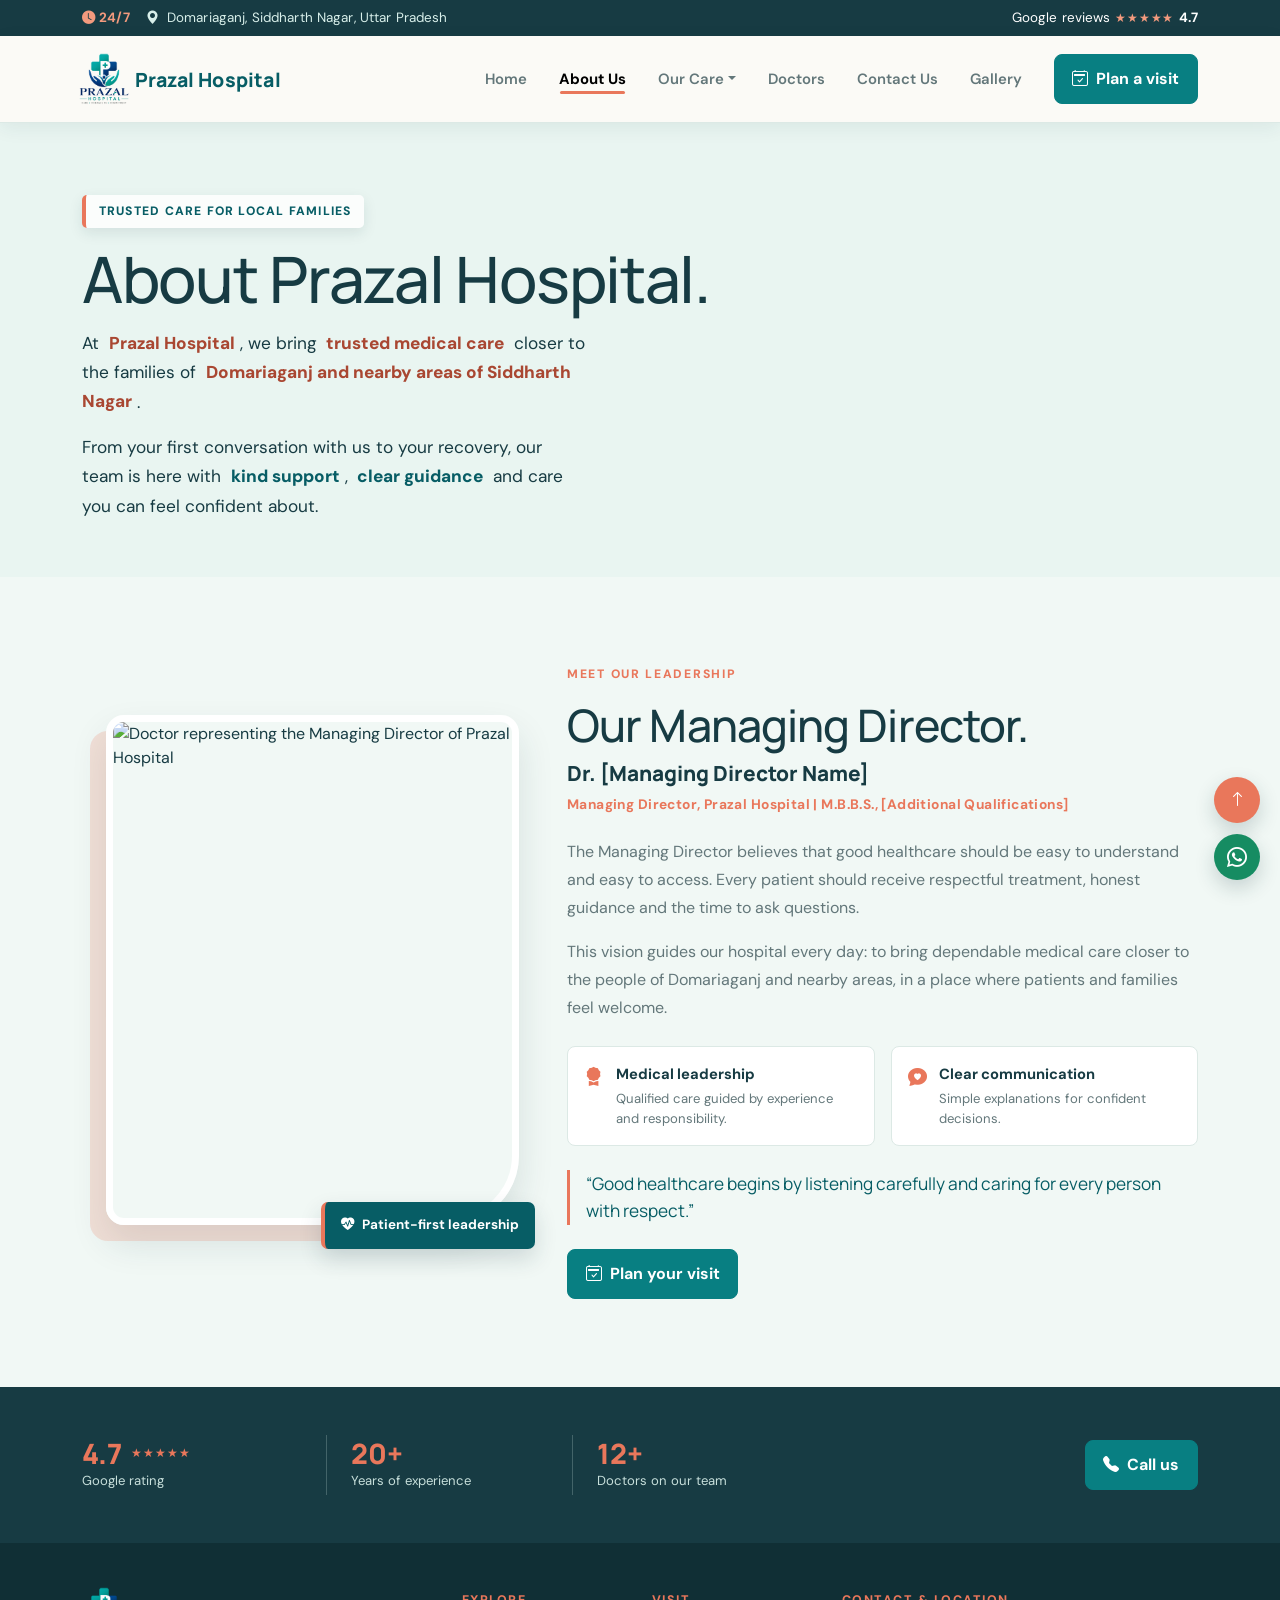
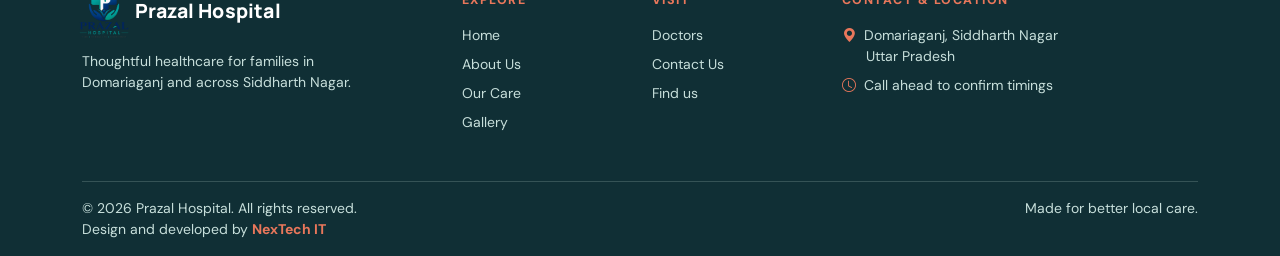
==== about.html @ b4af0061 "first commit" ====
<!doctype html>
<html lang="en">

<head>
    <meta charset="utf-8">
    <meta name="viewport" content="width=device-width, initial-scale=1">
    <meta name="description"
        content="Learn about Prazal Hospital and its commitment to thoughtful healthcare in Domariaganj.">
    <title>About Us | Prazal Hospital</title>
    <link rel="preconnect" href="https://fonts.googleapis.com">
    <link rel="preconnect" href="https://fonts.gstatic.com" crossorigin>
    <link
        href="https://fonts.googleapis.com/css2?family=DM+Sans:wght@400;500;600;700&family=Manrope:wght@700;800&display=swap"
        rel="stylesheet">
    <link href="https://cdn.jsdelivr.net/npm/bootstrap@5.3.3/dist/css/bootstrap.min.css" rel="stylesheet">
    <link rel="stylesheet" href="https://cdn.jsdelivr.net/npm/bootstrap-icons@1.11.3/font/bootstrap-icons.min.css">
    <link rel="stylesheet" href="assets/css/style.css">
</head>

<body id="top">
    <div class="topbar py-2">
        <div class="container d-flex justify-content-between align-items-center"><span><strong
                    class="topbar-availability me-3"><i class="bi bi-clock-fill me-1"></i>24/7</strong><i
                    class="bi bi-geo-alt-fill me-2"></i>Domariaganj, Siddharth Nagar, Uttar Pradesh</span>
            <div class="d-flex align-items-center gap-3"><a class="topbar-rating"
                    href="https://www.google.com/search?q=Prazal+Hospital+Domariaganj+reviews" target="_blank"
                    rel="noopener"><span class="d-none d-md-inline">Google reviews </span><span class="stars"
                        aria-label="4.7 out of 5 stars">★★★★★</span> <strong>4.7</strong></a></div>
        </div>
    </div>
    <nav class="navbar navbar-expand-lg sticky-top">
        <div class="container py-2"><a class="navbar-brand d-flex align-items-center" href="index.html"><img
                    class="brand-logo" src="assets/images/logo.png" alt="">Prazal Hospital</a><button
                class="navbar-toggler border-0" type="button" data-bs-toggle="collapse" data-bs-target="#mainNav"
                aria-label="Toggle navigation"><i class="bi bi-list fs-2"></i></button>
            <div class="collapse navbar-collapse" id="mainNav">
                <ul class="navbar-nav ms-auto align-items-lg-center gap-lg-3">
                    <li class="nav-item"><a class="nav-link" href="index.html">Home</a></li>
                    <li class="nav-item"><a class="nav-link active" aria-current="page" href="about.html">About Us</a>
                    </li>
                    <li class="nav-item dropdown"><a class="nav-link dropdown-toggle" href="ourcare.html" role="button"
                            data-bs-toggle="dropdown" aria-expanded="false">Our Care</a>
                        <ul class="dropdown-menu">
                            <li><a class="dropdown-item" href="ourcare.html#medical-care">Medical Care</a></li>
                            <li><a class="dropdown-item" href="ourcare.html#treatments">Treatments &amp; Services</a>
                            <!-- </li>
                            <li><a class="dropdown-item" href="ourcare.html#hospital-services">Hospital Services</a>
                            </li> -->
                            <li><a class="dropdown-item" href="ourcare.html#facilities">Care Facilities</a></li>
                            <li><a class="dropdown-item" href="ourcare.html#what-we-offer">What We Offer</a></li>
                            <!-- <li><a class="dropdown-item" href="ourcare.html#facilities">Our Facilities</a></li> -->
                        </ul>
                    </li>
                    <li class="nav-item"><a class="nav-link" href="doctors.html">Doctors</a></li>
                    <li class="nav-item"><a class="nav-link" href="contact.html">Contact Us</a></li>
                    <li class="nav-item"><a class="nav-link" href="gallery.html">Gallery</a></li>
                    <li class="nav-item ms-lg-2 mt-3 mt-lg-0"><a class="btn btn-primary"
                            href="contact.html#contact-form"><i class="bi bi-calendar2-check me-2"></i>Plan a visit</a>
                    </li>
                </ul>
            </div>
        </div>
    </nav>
    <main>
        <section class="contact-hero about-hero">
            <div class="container">
                <p class="eyebrow about-hero-label mb-3">Trusted care for local families</p>
                <h1 class="mb-3">About Prazal Hospital.</h1>
                <p class="hero-copy mb-3">At <strong class="hero-highlight hero-highlight-coral">Prazal
                        Hospital</strong>, we bring <strong class="hero-highlight hero-highlight-coral">trusted medical
                        care</strong> closer to the families of <strong
                        class="hero-highlight hero-highlight-coral">Domariaganj and nearby areas of Siddharth
                        Nagar</strong>.</p>
                <p class="hero-copy mb-0">From your first conversation with us to your recovery, our team is here with
                    <strong class="hero-highlight hero-highlight-teal">kind support</strong>, <strong
                        class="hero-highlight hero-highlight-teal">clear guidance</strong> and care you can feel
                    confident about.</p>
            </div>
        </section>
        <section class="director-section section-pad" id="managing-director">
            <div class="container">
                <div class="row align-items-center g-5">
                    <div class="col-lg-5">
                        <div class="director-photo-wrap"><img class="director-photo"
                                src="https://images.unsplash.com/photo-1612349317150-e413f6a5b16d?auto=format&amp;fit=crop&amp;w=1000&amp;q=90"
                                alt="Doctor representing the Managing Director of Prazal Hospital" loading="lazy"><span
                                class="director-photo-badge"><i class="bi bi-heart-pulse-fill me-2"></i>Patient-first
                                leadership</span></div>
                    </div>
                    <div class="col-lg-7">
                        <p class="eyebrow mb-3">Meet our leadership</p>
                        <h2 class="section-title mb-2">Our Managing Director.</h2>
                        <p class="director-name mb-1">Dr. [Managing Director Name]</p>
                        <p class="director-credentials mb-4">Managing Director, Prazal Hospital <span
                                aria-hidden="true">|</span> M.B.B.S., [Additional Qualifications]</p>
                        <p class="section-lead mb-3">The Managing Director believes that good healthcare should be easy
                            to understand and easy to access. Every patient should receive respectful treatment, honest
                            guidance and the time to ask questions.</p>
                        <p class="section-lead mb-4">This vision guides our hospital every day: to bring dependable
                            medical care closer to the people of Domariaganj and nearby areas, in a place where patients
                            and families feel welcome.</p>
                        <div class="director-details row g-3 mb-4">
                            <div class="col-sm-6">
                                <div class="director-detail"><i class="bi bi-award-fill"></i>
                                    <div><strong>Medical leadership</strong><span>Qualified care guided by experience
                                            and responsibility.</span></div>
                                </div>
                            </div>
                            <div class="col-sm-6">
                                <div class="director-detail"><i class="bi bi-chat-heart-fill"></i>
                                    <div><strong>Clear communication</strong><span>Simple explanations for confident
                                            decisions.</span></div>
                                </div>
                            </div>
                        </div>
                        <blockquote class="director-quote">“Good healthcare begins by listening carefully and caring for
                            every person with respect.”</blockquote><a class="btn btn-primary"
                            href="contact.html#contact-form"><i class="bi bi-calendar2-check me-2"></i>Plan your
                            visit</a>
                    </div>
                </div>
            </div>
        </section>
        <section class="trust-section py-5">
            <div class="container">
                <div class="row align-items-center g-4">
                    <div class="col-lg-8">
                        <div class="row g-0">
                            <div class="col-md-4 trust-stat"><a class="trust-rating"
                                    href="https://www.google.com/search?q=Prazal+Hospital+Domariaganj+reviews"
                                    target="_blank" rel="noopener"><span class="trust-value">4.7</span><span
                                        class="stars" aria-label="4.7 out of 5 stars">★★★★★</span></a><span>Google
                                    rating</span></div>
                            <div class="col-md-4 trust-stat"><strong class="trust-value">20+</strong><span>Years of
                                    experience</span></div>
                            <div class="col-md-4 trust-stat"><strong class="trust-value">12+</strong><span>Doctors on
                                    our team</span></div>
                        </div>
                    </div>
                    <div class="col-lg-4 text-lg-end"><a class="btn btn-primary" href="tel:+910000000000"><i
                                class="bi bi-telephone-fill me-2"></i>Call us</a></div>
                </div>
            </div>
        </section>
    </main>
    <footer class="pt-5 pb-3">
        <div class="container">
            <div class="row g-4 pb-5">
                <div class="col-lg-4"><a class="navbar-brand text-white" href="index.html"><img class="brand-logo"
                            src="assets/images/logo.png" alt="">Prazal Hospital</a>
                    <p class="small mt-3 mb-0 pe-lg-5">Thoughtful healthcare for families in Domariaganj and across
                        Siddharth Nagar.</p>
                </div>
                <div class="col-6 col-lg-2">
                    <div class="footer-heading mb-3">Explore</div>
                    <div class="d-flex flex-column gap-2 small"><a href="index.html">Home</a><a href="about.html">About
                            Us</a><a href="ourcare.html">Our Care</a><a href="gallery.html">Gallery</a></div>
                </div>
                <div class="col-6 col-lg-2">
                    <div class="footer-heading mb-3">Visit</div>
                    <div class="d-flex flex-column gap-2 small"><a href="doctors.html">Doctors</a><a
                            href="contact.html">Contact Us</a><a href="contact.html#map">Find us</a></div>
                </div>
                <div class="col-lg-4">
                    <div class="footer-heading mb-3">Contact &amp; location</div>
                    <p class="small mb-2"><i class="bi bi-geo-alt-fill me-2"></i>Domariaganj, Siddharth Nagar<br><span
                            class="ms-4">Uttar Pradesh</span></p>
                    <p class="small mb-0"><i class="bi bi-clock me-2"></i>Call ahead to confirm timings</p>
                </div>
            </div>
            <div class="footer-bottom pt-3 d-flex flex-column flex-md-row justify-content-between gap-2 small">
                <span>&copy; 2026 Prazal Hospital. All rights reserved.<br>Design and developed by <a
                        href="https://www.nexatechit.com" target="_blank" rel="noopener">NexTech IT</a></span><span>Made
                    for better local care.</span></div>
        </div>
    </footer>
    <div class="floating-actions" aria-label="Quick actions"><a class="floating-action floating-top" href="#top"
            aria-label="Back to top" title="Back to top"><i class="bi bi-arrow-up"></i></a><a
            class="floating-action floating-whatsapp" href="https://wa.me/910000000000" target="_blank" rel="noopener"
            aria-label="Chat with us on WhatsApp" title="Chat on WhatsApp"><i class="bi bi-whatsapp"></i></a></div>
    <script src="https://cdn.jsdelivr.net/npm/bootstrap@5.3.3/dist/js/bootstrap.bundle.min.js"></script>
</body>

</html>
---- assets/css/style.css ----
:root {
	--ink: #173b43;
	--muted: #63777a;
	--teal: #087f82;
	--teal-dark: #075d65;
	--mint: #e9f5f1;
	--coral: #e9775b;
	--cream: #fbfaf6;
	--line: #dce9e5;
}
* { box-sizing: border-box; }
html { scroll-behavior: smooth; }
body { color: var(--ink); background: var(--cream); font-family: 'DM Sans', sans-serif; line-height: 1.5; }
.floating-actions { position: fixed; right: 1.25rem; bottom: 1.25rem; z-index: 1030; display: flex; flex-direction: column; gap: .7rem; }
.floating-action { display: grid; place-items: center; width: 46px; height: 46px; color: white; border-radius: 50%; box-shadow: 0 8px 20px rgba(23, 59, 67, .2); text-decoration: none; transition: transform .2s ease, box-shadow .2s ease; }
.floating-action:hover { color: white; transform: translateY(-3px); box-shadow: 0 12px 24px rgba(23, 59, 67, .28); }
.floating-top { background: var(--coral); }
.floating-whatsapp { background: #168c62; font-size: 1.25rem; }
h1, h2, h3, .navbar-brand { font-family: 'Manrope', sans-serif; letter-spacing: -0.02em; }
a { color: inherit; }
.topbar { background: var(--ink); color: #d8efea; font-size: .84rem; letter-spacing: .01em; }
.topbar-availability { color: #f39a7e; }
.topbar-rating { color: white; text-decoration: none; }
.topbar-rating:hover { color: #f39a7e; }
.topbar-rating .stars { color: #f39a7e; letter-spacing: .08em; font-size: .75rem; }
.navbar { background: var(--cream); border-bottom: 1px solid var(--line); box-shadow: 0 5px 18px rgba(23, 59, 67, .07); }
.navbar-brand { position: relative; color: var(--teal-dark); font-size: 1.22rem; font-weight: 800; letter-spacing: .01em; }
.brand-mark { display: inline-grid; place-items: center; width: 38px; height: 38px; margin-right: .55rem; color: white; background: var(--teal); border-radius: 11px; font-family: 'DM Sans', sans-serif; font-size: 1.35rem; font-weight: 700; }
.brand-logo { width: 44px; height: 44px; margin-right: .55rem; object-fit: contain; transform: scale(1.4); transform-origin: center; }
.nav-link { color: var(--muted); font-weight: 600; font-size: .93rem; }
.nav-link:hover { color: var(--teal); }
.nav-link.active { position: relative; color: var(--teal); font-weight: 700; }
.nav-link.active::after { content: ''; position: absolute; right: .55rem; bottom: .25rem; left: .55rem; height: 3px; background: var(--coral); border: 0; border-radius: 999px; }
.navbar-toggler:focus { box-shadow: 0 0 0 .2rem rgba(8, 127, 130, .18); }
.btn-primary { --bs-btn-bg: var(--teal); --bs-btn-border-color: var(--teal); --bs-btn-hover-bg: var(--teal-dark); --bs-btn-hover-border-color: var(--teal-dark); border-radius: 8px; font-weight: 700; padding: .75rem 1.1rem; }
.btn-outline-primary { --bs-btn-color: var(--teal); --bs-btn-border-color: var(--teal); --bs-btn-hover-bg: var(--teal); --bs-btn-hover-border-color: var(--teal); border-radius: 8px; font-weight: 700; padding: .75rem 1.1rem; }
.hero { position: relative; overflow: hidden; padding: 5.2rem 0 4.4rem; background: var(--mint); background-image: linear-gradient(135deg, rgba(255,255,255,.3), transparent 48%); }
.hero > .container { position: relative; z-index: 1; }
.hero h1 { max-width: 620px; font-size: clamp(2.65rem, 5vw, 4.6rem); line-height: 1.08; }
.hero-copy { color: var(--muted); max-width: 505px; font-size: 1.08rem; line-height: 1.7; }
.eyebrow { color: var(--coral); font-size: .76rem; font-weight: 800; letter-spacing: .14em; text-transform: uppercase; }
.hero-photo { position: relative; min-height: 470px; }
.hero-photo img { width: 100%; height: 470px; object-fit: cover; border: 6px solid rgba(255,255,255,.7); border-radius: 18px 18px 80px 18px; box-shadow: 20px 20px 0 rgba(8, 127, 130, .13); }
.floating-note { position: absolute; bottom: 24px; left: -28px; max-width: 220px; padding: 1rem 1.05rem; background: white; border-left: 4px solid var(--coral); border-radius: 8px; box-shadow: 0 12px 30px rgba(23, 59, 67, .13); }
.stat-strip { margin-top: -1px; background: white; border-bottom: 1px solid var(--line); }
.stat { padding: 1.35rem 1rem; border-right: 1px solid var(--line); transition: background .2s ease; }
.stat:hover { background: #f5fbf8; }
.stat:last-child { border-right: 0; }
.stat i { color: var(--teal); font-size: 1.4rem; }
.section-pad { padding: 5.5rem 0; scroll-margin-top: 78px; }
.section-title { font-size: clamp(2rem, 3.5vw, 3rem); line-height: 1.14; }
.section-lead { color: var(--muted); line-height: 1.75; }
.director-section { background: #f1f8f5; }
.director-photo-wrap { position: relative; max-width: 470px; margin: 0 auto; padding: 0 0 1.5rem 1.5rem; }
.director-photo { display: block; width: 100%; height: 510px; object-fit: cover; border: 7px solid white; border-radius: 18px 18px 70px 18px; box-shadow: -16px 16px 0 rgba(233, 119, 91, .2), 0 18px 36px rgba(23, 59, 67, .12); }
.director-photo-badge { position: absolute; right: -1rem; bottom: 0; padding: .85rem 1rem; color: white; background: var(--teal-dark); border-left: 4px solid var(--coral); border-radius: 7px; box-shadow: 0 10px 22px rgba(23, 59, 67, .16); font-size: .84rem; font-weight: 700; }
.director-role { color: var(--teal-dark); font-size: 1.03rem; font-weight: 700; }
.director-name { color: var(--ink); font-family: 'Manrope', sans-serif; font-size: 1.3rem; font-weight: 800; }
.director-credentials { color: var(--coral); font-size: .86rem; font-weight: 700; letter-spacing: .03em; }
.director-detail { display: flex; gap: .8rem; height: 100%; padding: 1rem; background: white; border: 1px solid var(--line); border-radius: 8px; }
.director-detail > i { flex: 0 0 auto; color: var(--coral); font-size: 1.2rem; }
.director-detail strong { display: block; color: var(--ink); font-size: .92rem; }
.director-detail span { display: block; margin-top: .25rem; color: var(--muted); font-size: .82rem; line-height: 1.5; }
.director-quote { max-width: 620px; margin: 0 0 1.5rem; padding-left: 1rem; color: var(--teal-dark); border-left: 3px solid var(--coral); font-family: 'Manrope', sans-serif; font-size: 1.08rem; line-height: 1.6; }
.trust-section { background: var(--ink); color: white; }
.trust-stat { display: flex; flex-direction: column; gap: .25rem; padding: .25rem 1.5rem; border-right: 1px solid rgba(199, 223, 219, .25); }
.trust-stat:first-child { padding-left: 0; }
.trust-stat:last-child { border-right: 0; }
.trust-stat > span:last-child { color: #c7dfdb; font-size: .82rem; }
.trust-value { color: var(--coral); font-family: 'Manrope', sans-serif; font-size: 1.75rem; font-weight: 800; line-height: 1; }
.trust-rating { display: flex; align-items: center; gap: .55rem; text-decoration: none; }
.trust-rating .stars { color: var(--coral); font-size: .78rem; letter-spacing: .08em; }
.trust-rating:hover .trust-value { color: white; }
@media (max-width: 767.98px) { .trust-stat, .trust-stat:first-child { padding: .85rem 0; border-right: 0; border-bottom: 1px solid rgba(199, 223, 219, .25); } .trust-stat:last-child { border-bottom: 0; } .trust-section .btn { margin-top: .5rem; } }
.service-item { height: 100%; padding: 1.5rem; background: white; border: 1px solid var(--line); border-radius: 10px; transition: transform .2s ease, box-shadow .2s ease; }
.service-item:hover { transform: translateY(-4px); box-shadow: 0 12px 28px rgba(23, 59, 67, .09); }
.service-icon { display: grid; place-items: center; width: 48px; height: 48px; margin-bottom: 1.25rem; color: var(--teal); background: var(--mint); border-radius: 10px; font-size: 1.35rem; }
.service-item p { color: var(--muted); font-size: .92rem; line-height: 1.6; }
.bilingual-care { background: white; border: 1px solid var(--line); border-radius: 14px; overflow: hidden; }
.language-panel { padding: 2.25rem; }
.language-panel + .language-panel { border-left: 1px solid var(--line); background: #f1f8f5; }
.language-label { color: var(--teal); font-size: .75rem; font-weight: 800; letter-spacing: .13em; text-transform: uppercase; }
.care-point { display: flex; gap: .85rem; padding: 1rem 0; border-bottom: 1px solid var(--line); transition: padding-left .2s ease; }
.care-point:hover { padding-left: .35rem; }
.care-point:last-child { border-bottom: 0; }
.care-point i { display: grid; flex: 0 0 34px; place-items: center; width: 34px; height: 34px; color: var(--coral); background: #fff1ec; border-radius: 50%; font-size: 1.05rem; }
.care-point strong { display: block; font-size: .98rem; }
.care-point p { color: var(--muted); font-size: .88rem; line-height: 1.55; }
.care-band { background: var(--ink); color: white; }
.care-band .section-lead { color: #c7dfdb; }
.care-image { height: 430px; object-fit: cover; border: 5px solid rgba(255,255,255,.15); border-radius: 12px; box-shadow: 0 14px 28px rgba(0, 0, 0, .14); }
.check-list { list-style: none; padding: 0; }
.check-list li { margin: 1rem 0; color: #d7ebe7; }
.check-list i { margin-right: .65rem; color: #f39a7e; }
.location-box { background: #fff; border: 1px solid var(--line); border-radius: 10px; padding: 1.5rem; box-shadow: 0 8px 22px rgba(23, 59, 67, .05); transition: transform .2s ease, box-shadow .2s ease; }
.location-box:hover { transform: translateY(-3px); box-shadow: 0 12px 25px rgba(23, 59, 67, .1); }
.location-box i { color: var(--coral); font-size: 1.35rem; }
.facility-image { width: 100%; height: 390px; object-fit: cover; border: 5px solid white; border-radius: 12px; box-shadow: 0 8px 20px rgba(23, 59, 67, .1); }
.facility-list { list-style: none; padding: 0; }
.facility-list li { display: flex; gap: 1rem; align-items: flex-start; padding: 1rem 0; border-bottom: 1px solid var(--line); }
.facility-list li:last-child { border-bottom: 0; }
.facility-list i { color: var(--teal); font-size: 1.3rem; }
#reviews { background: #f1f8f5; }
.review-card { height: 100%; padding: 1.5rem; background: white; border: 1px solid var(--line); border-radius: 10px; transition: transform .2s ease, box-shadow .2s ease; }
.review-card:hover { transform: translateY(-4px); box-shadow: 0 14px 28px rgba(23, 59, 67, .1); }
.review-card .stars { color: var(--coral); letter-spacing: .12em; }
.review-card blockquote { margin: 1.1rem 0 1.35rem; color: var(--ink); font-size: 1.02rem; line-height: 1.65; }
.review-card cite { color: var(--muted); font-size: .86rem; font-style: normal; }
.google-rating { display: inline-flex; align-items: center; gap: .65rem; padding: .65rem .85rem; color: var(--ink); background: white; border: 1px solid var(--line); border-radius: 8px; text-decoration: none; font-size: .88rem; }
.google-rating:hover { color: var(--teal); border-color: var(--teal); }
.google-rating .stars { font-size: .8rem; }
.faq-wrap { max-width: 850px; margin: 0 auto; }
.accordion-item { background: white; border: 1px solid var(--line); }
.accordion-item + .accordion-item { border-top: 0; }
.accordion-button { color: var(--ink); background: white; box-shadow: none !important; font-weight: 700; padding: 1.15rem 1.25rem; }
.accordion-button:not(.collapsed) { color: var(--teal-dark); background: var(--mint); }
.accordion-button::after { background-size: .9rem; }
.accordion-body { color: var(--muted); line-height: 1.7; padding: 0 1.25rem 1.25rem; }
#faq { padding-top: 7rem; background: #eef7f3; }
#faq .faq-wrap { background: transparent; }
#faq .accordion-item { margin-bottom: .75rem; border: 1px solid var(--line); border-radius: 10px; overflow: hidden; box-shadow: 0 5px 16px rgba(23, 59, 67, .05); }
#faq .accordion-item + .accordion-item { border-top: 1px solid var(--line); }
#faq .accordion-button { min-height: 68px; font-size: .98rem; }
#faq .accordion-button:not(.collapsed) { border-bottom: 1px solid var(--line); }
.achievement-band { background: var(--mint); }
.achievement { padding: 1rem 1.25rem; border-left: 1px solid rgba(8, 127, 130, .2); }
.achievement:first-child { border-left: 0; }
.achievement-value { color: var(--teal-dark); font-family: 'Manrope', sans-serif; font-size: 1.25rem; }
.achievement-label { color: var(--muted); font-size: .88rem; }
.experience-band { margin-bottom: 2.25rem; background: #285b60; color: white; }
.experience-number { color: #f39a7e; font-family: 'Manrope', sans-serif; font-size: clamp(2.7rem, 5vw, 4.2rem); line-height: 1; }
.experience-copy { color: #c7dfdb; line-height: 1.7; }
.experience-stat { height: 100%; padding: .75rem 1rem; border-left: 1px solid rgba(199, 223, 219, .25); }
.experience-stat strong { display: block; color: white; font-family: 'Manrope', sans-serif; font-size: 1.05rem; }
.experience-stat span { color: #c7dfdb; font-size: .8rem; }
footer { background: #102f35; color: #c7dfdb; }
.footer-heading { color: var(--coral); font-size: .78rem; font-weight: 800; letter-spacing: .12em; text-transform: uppercase; }
.footer-bottom { border-top: 1px solid rgba(199, 223, 219, .2); }
footer a { color: #c7dfdb; text-decoration: none; }
footer a:hover { color: white; }
footer .bi { color: var(--coral); }
.footer-bottom a { color: var(--coral); font-weight: 700; }
.footer-bottom a:hover { color: white; }
.contact-hero { padding: 4.5rem 0 3.5rem; background-color: var(--mint); background-image: linear-gradient(rgba(233, 245, 241, .64), rgba(233, 245, 241, .64)), url('https://images.unsplash.com/photo-1532938911079-1b06ac7ceec7?auto=format&fit=crop&w=1600&q=85'); background-position: center; background-size: cover; }
.about-hero { background-image: linear-gradient(rgba(233, 245, 241, .58), rgba(233, 245, 241, .58)), url('https://images.unsplash.com/photo-1551601651-2a8555f1a136?q=90&w=1600&auto=format&fit=crop'); }
.doctors-hero { background-image: linear-gradient(rgba(233, 245, 241, .62), rgba(233, 245, 241, .62)), url('https://images.unsplash.com/photo-1579684385127-1ef15d508118?q=90&w=1600&auto=format&fit=crop'); background-position: center 72%; }
.gallery-hero { position: relative; isolation: isolate; overflow: hidden; background: var(--ink); }
.gallery-hero::after { content: ''; position: absolute; inset: 0; z-index: -1; background: rgba(233, 245, 241, .66); }
.gallery-hero-video { position: absolute; inset: 0; z-index: -2; width: 100%; height: 100%; object-fit: cover; object-position: center; }
.gallery-hero-content { position: relative; z-index: 1; }
.gallery-hero .hero-copy { color: var(--ink); }
.doctors-hero-copy { color: var(--ink); max-width: 680px; }
.doctors-hero-points { display: flex; flex-wrap: wrap; gap: .75rem 1.25rem; max-width: 760px; margin: 0; padding: 0; list-style: none; }
.doctors-hero-points li { display: inline-flex; align-items: center; gap: .45rem; color: var(--teal-dark); font-size: .9rem; }
.doctors-hero-points li > i { color: var(--coral); }
.doctors-directory { background: #f1f8f5; }
.doctor-grid { display: grid; grid-template-columns: repeat(auto-fit, minmax(220px, 1fr)); gap: 1.25rem; }
.doctor-card { height: 100%; overflow: hidden; background: white; border: 1px solid var(--line); border-radius: 12px; box-shadow: 0 8px 22px rgba(23, 59, 67, .06); transition: transform .2s ease, box-shadow .2s ease; }
.doctor-card:hover { transform: translateY(-5px); box-shadow: 0 16px 30px rgba(23, 59, 67, .12); }
.doctor-card > img { display: block; width: 100%; height: 270px; object-fit: cover; }
.doctor-card:nth-child(2) > img { content: url('https://images.unsplash.com/photo-1582750433449-648ed127bb54?auto=format&fit=crop&w=700&q=90'); }
.doctor-card-body { padding: 1.25rem; }
.doctor-card-label { margin-bottom: .5rem; color: var(--coral); font-size: .7rem; font-weight: 800; letter-spacing: .12em; text-transform: uppercase; }
.doctor-card h3 { margin-bottom: .45rem; font-size: 1.15rem; }
.doctor-degree { margin-bottom: .85rem; color: var(--teal-dark); font-size: .86rem; font-weight: 700; }
.doctor-specialization { margin: 0; padding-top: .75rem; color: var(--muted); border-top: 1px solid var(--line); font-size: .88rem; }
.doctor-specialization i { color: var(--coral); }
.about-hero-label { display: inline-flex; align-items: center; padding: .45rem .8rem; color: var(--teal-dark); background: rgba(255, 255, 255, .82); border-left: 4px solid var(--coral); border-radius: 5px; box-shadow: 0 5px 14px rgba(23, 59, 67, .1); letter-spacing: .1em; }
.about-hero .hero-copy { color: var(--ink); }
.hero-highlight { padding: .08em .28em; border-radius: 4px; font-weight: 800; white-space: normal; }
.hero-highlight-coral { color: #a94732; background: transparent; }
.hero-highlight-teal { color: var(--teal-dark); background: transparent; }
.contact-hero h1 { max-width: 700px; font-size: clamp(2.5rem, 5vw, 4rem); line-height: 1.08; }
.contact-panel { margin-top: -2rem; position: relative; z-index: 2; background: white; border: 1px solid var(--line); border-radius: 14px; box-shadow: 0 18px 40px rgba(23, 59, 67, .1); }
.contact-form { padding: 2.25rem; }
.contact-form .form-label { color: var(--ink); font-size: .88rem; font-weight: 700; }
.contact-form .form-control, .contact-form .form-select { min-height: 48px; border-color: var(--line); border-radius: 8px; }
.contact-form textarea.form-control { min-height: 125px; resize: vertical; }
.contact-form .form-control:focus, .contact-form .form-select:focus { border-color: var(--teal); box-shadow: 0 0 0 .2rem rgba(8, 127, 130, .12); }
.contact-details { padding: 2.25rem; background: var(--ink); color: white; border-radius: 0 14px 14px 0; }
.contact-detail { display: flex; gap: .85rem; align-items: flex-start; margin-top: 1.5rem; }
.contact-detail i { color: #f39a7e; font-size: 1.2rem; }
.contact-detail strong { display: block; }
.contact-detail span { display: block; margin-top: .2rem; color: #c7dfdb; font-size: .9rem; line-height: 1.55; }
.map-frame { width: 100%; min-height: 410px; border: 0; border-radius: 12px; }
.contact-note { color: var(--muted); font-size: .82rem; line-height: 1.6; }
.form-success { display: none; }
.contact-card { height: 100%; padding: 1.5rem; background: white; border: 1px solid var(--line); border-radius: 12px; box-shadow: 0 8px 22px rgba(23, 59, 67, .06); transition: transform .2s ease, box-shadow .2s ease; }
.contact-card:hover { transform: translateY(-4px); box-shadow: 0 14px 28px rgba(23, 59, 67, .11); }
.contact-card-icon { display: grid; place-items: center; width: 48px; height: 48px; margin-bottom: 1.1rem; color: var(--coral); background: var(--mint); border-radius: 50%; font-size: 1.25rem; }
.contact-card h3 { font-size: 1.08rem; }
.contact-card p, .contact-card a { color: var(--muted); font-size: .92rem; line-height: 1.65; text-decoration: none; }
.contact-card a:hover { color: var(--teal); }
@media (max-width: 991.98px) { .hero { padding-top: 3.5rem; } .hero-photo { min-height: auto; margin-top: 3rem; } .hero-photo img { height: 390px; } .floating-note { left: 16px; } .section-pad { padding: 4rem 0; } }
@media (max-width: 575.98px) { .topbar .container { flex-wrap: wrap; justify-content: center !important; gap: .25rem .75rem; } .topbar .container > span { flex: 1 1 100%; text-align: center; } .topbar .container > div, .topbar .container > a { margin-right: auto; margin-left: auto; } .topbar .hours { display: none; } .container > .row { margin-right: -12px; margin-left: -12px; } .achievement-band .col-lg-8 > .row { margin-right: 0; margin-left: 0; } .hero h1 { font-size: 2.7rem; } .hero-photo img { height: 330px; border-radius: 14px 14px 55px 14px; } .stat { border-right: 0; border-bottom: 1px solid var(--line); } .stat:last-child { border-bottom: 0; } }
/* ==========================================
   PRAZAL FINAL CTA
========================================== */

.prazal-home-cta {
    padding: 75px 0;

    background: #0b8588;
}

.prazal-cta-content {
    display: flex;

    align-items: center;
    justify-content: space-between;

    gap: 30px;
}

.prazal-cta-content span {
    color: #ffb09c;

    font-size: 12px;
    font-weight: 700;

    letter-spacing: 2px;
}

.prazal-cta-content h2 {
    color: #ffffff;

    font-size: clamp(28px, 4vw, 40px);

    font-weight: 700;

    margin: 9px 0 10px;
}

.prazal-cta-content p {
    color: rgba(255,255,255,.82);

    margin: 0;

    line-height: 1.7;
}

.prazal-cta-buttons {
    display: flex;

    gap: 12px;

    flex-shrink: 0;
}

.prazal-cta-main {
    background: #f47a5d;
    color: #ffffff;

    border: 0;

    border-radius: 9px;

    padding: 13px 23px;

    font-weight: 600;
}

.prazal-cta-main:hover {
    background: #e86d51;
    color: #ffffff;
}

.prazal-cta-call {
    background: rgba(255,255,255,.10);

    color: #ffffff;

    border: 1px solid rgba(255,255,255,.4);

    border-radius: 9px;

    padding: 13px 23px;

    font-weight: 600;
}

.prazal-cta-call:hover {
    background: #ffffff;
    color: #0b8588;
}


@media (max-width: 767px) {

    .prazal-cta-content {
        flex-direction: column;
        align-items: flex-start;
    }

    .prazal-cta-buttons {
        flex-wrap: wrap;
    }

}
/* ==========================================
   PRAZAL SPECIALIST
========================================== */

.prazal-specialist-section {
    padding: 80px 0;
    background: #ffffff;
}

.prazal-specialist-box {
    background: #0d3439;

    border-radius: 24px;

    padding: 45px 50px;

    position: relative;
    overflow: hidden;
}

.prazal-specialist-box::after {
    content: "";

    position: absolute;

    width: 250px;
    height: 250px;

    border: 1px solid rgba(255,255,255,.10);

    border-radius: 50%;

    right: -80px;
    top: -110px;
}

.prazal-specialist-label {
    color: #ff8063;

    font-size: 12px;
    font-weight: 700;

    letter-spacing: 2px;

    margin-bottom: 12px;
}

.prazal-specialist-box h2 {
    color: #ffffff;

    font-size: 32px;
    font-weight: 700;

    margin-bottom: 12px;
}

.prazal-specialist-box p {
    color: rgba(255,255,255,.76);

    max-width: 700px;

    line-height: 1.75;

    margin-bottom: 18px;
}

.prazal-specialist-time {
    color: #ffffff;

    font-weight: 600;
}

.prazal-specialist-time i {
    color: #ff8063;
    margin-right: 7px;
}

.prazal-specialist-btn {
    position: relative;
    z-index: 2;

    background: #f47a5d;
    color: #ffffff;

    border: 0;

    border-radius: 9px;

    padding: 14px 22px;

    font-weight: 600;
}

.prazal-specialist-btn:hover {
    background: #e86d51;
    color: #ffffff;
}
/* ==========================================
   PRAZAL WHY
========================================== */

.prazal-why-section {
    padding: 100px 0;
    background: #f2faf7;
}

.prazal-why-title {
    color: #0d3439;

    font-size: clamp(33px, 4vw, 45px);

    line-height: 1.2;
    font-weight: 700;

    margin-bottom: 20px;
}

.prazal-why-title span {
    color: #0b8588;
}

.prazal-why-text {
    color: #496268;

    line-height: 1.85;

    margin-bottom: 22px;
}

.prazal-why-item {
    height: 100%;

    background: #ffffff;

    padding: 28px;

    border-radius: 17px;

    border: 1px solid #e1eeeb;

    transition: .3s ease;
}

.prazal-why-item:hover {
    transform: translateY(-5px);

    box-shadow: 0 15px 35px rgba(13,52,57,.08);
}

.prazal-why-icon {
    width: 52px;
    height: 52px;

    display: flex;
    align-items: center;
    justify-content: center;

    background: #e7f6f2;
    color: #0b8588;

    border-radius: 13px;

    font-size: 22px;

    margin-bottom: 18px;
}

.prazal-why-item h3 {
    color: #0d3439;

    font-size: 18px;
    font-weight: 650;

    margin-bottom: 9px;
}

.prazal-why-item p {
    color: #65777c;

    font-size: 14px;
    line-height: 1.7;

    margin: 0;
}
/* ==========================================
   PRAZAL TREATMENT
========================================== */

.prazal-treatment-section {
    padding: 95px 0;
    background: #ffffff;
}

.prazal-treatment-card {
    position: relative;

    min-height: 510px;

    overflow: hidden;

    border-radius: 24px;

    background: #0d3439;
}

.prazal-treatment-image {
    position: absolute;
    inset: 0;

    width: 100%;
    height: 100%;

    object-fit: cover;

    transition: transform .5s ease;
}

.prazal-treatment-card:hover
.prazal-treatment-image {
    transform: scale(1.05);
}

.prazal-treatment-card::after {
    content: "";

    position: absolute;
    inset: 0;

    background:
        linear-gradient(
            0deg,
            rgba(7,48,53,.95),
            rgba(7,48,53,.10) 75%
        );
}

.prazal-treatment-content {
    position: absolute;

    z-index: 2;

    left: 35px;
    right: 35px;
    bottom: 32px;
}

.prazal-treatment-label {
    color: #ff8063;

    font-size: 12px;
    font-weight: 700;

    letter-spacing: 2px;
}

.prazal-treatment-content h3 {
    color: #ffffff;

    font-size: 28px;
    font-weight: 700;

    margin: 9px 0 12px;
}

.prazal-treatment-content p {
    color: rgba(255,255,255,.82);

    font-size: 14px;

    line-height: 1.7;

    max-width: 500px;

    margin-bottom: 17px;
}

.prazal-treatment-link {
    color: #ffffff;

    font-size: 14px;
    font-weight: 700;

    text-decoration: none;

    display: inline-flex;
    align-items: center;
    gap: 9px;
}

.prazal-treatment-link i {
    color: #ff8063;
    transition: transform .25s ease;
}

.prazal-treatment-link:hover {
    color: #ffffff;
}

.prazal-treatment-link:hover i {
    transform: translateX(5px);
}

/* ==========================================
   PRAZAL CARE SECTION
========================================== */

.prazal-care-section {
    padding: 95px 0;
    background: #f2faf7;
}

.prazal-home-heading {
    max-width: 680px;
    margin: 0 auto 55px;
    text-align: center;
}

.prazal-home-heading h2 {
    color: #0d3439;

    font-size: clamp(32px, 4vw, 44px);
    line-height: 1.2;
    font-weight: 700;

    margin-bottom: 15px;
}

.prazal-home-heading h2 span {
    color: #0b8588;
}

.prazal-home-heading p {
    color: #496268;
    line-height: 1.8;
}

.prazal-care-card {
    height: 100%;

    background: #ffffff;

    border: 1px solid #e1eeeb;

    border-radius: 18px;

    padding: 30px;

    transition:
        transform .3s ease,
        box-shadow .3s ease,
        border-color .3s ease;
}

.prazal-care-card:hover {
    transform: translateY(-7px);

    border-color: rgba(11,133,136,.25);

    box-shadow: 0 18px 45px rgba(13,52,57,.10);
}

.prazal-care-icon {
    width: 58px;
    height: 58px;

    display: flex;
    align-items: center;
    justify-content: center;

    background: #e7f6f2;

    color: #0b8588;

    border-radius: 15px;

    font-size: 25px;

    margin-bottom: 22px;
}

.prazal-care-card h3 {
    color: #0d3439;

    font-size: 20px;
    font-weight: 650;

    margin-bottom: 12px;
}

.prazal-care-card p {
    color: #61747a;

    font-size: 14px;

    line-height: 1.75;

    margin-bottom: 20px;
}

.prazal-care-card a {
    color: #0b8588;

    font-size: 14px;
    font-weight: 700;

    text-decoration: none;

    display: inline-flex;
    align-items: center;
    gap: 8px;
}

.prazal-care-card a i {
    transition: transform .25s ease;
}

.prazal-care-card a:hover i {
    transform: translateX(5px);
}

.prazal-care-all-btn {
    background: #0b8588;
    color: #fff;

    border: 0;

    border-radius: 9px;

    padding: 13px 25px;

    font-weight: 600;
}

.prazal-care-all-btn:hover {
    background: #076d70;
    color: #fff;
}
/* ==========================================
   PRAZAL INTRO
========================================== */

.prazal-intro-section {
    padding: 100px 0;
    background: #ffffff;
}

.prazal-intro-image-wrap {
    position: relative;
    padding-right: 35px;
}

.prazal-intro-image {
    width: 100%;
    height: 480px;
    object-fit: cover;
    border-radius: 24px;
}

.prazal-intro-badge {
    position: absolute;

    right: 0;
    bottom: 30px;

    display: flex;
    align-items: center;
    gap: 14px;

    background: #ffffff;

    padding: 17px 20px;

    border-radius: 15px;

    box-shadow: 0 15px 40px rgba(13,52,57,.15);
}

.prazal-intro-badge i {
    width: 45px;
    height: 45px;

    display: flex;
    align-items: center;
    justify-content: center;

    background: #e7f6f2;
    color: #0b8588;

    border-radius: 12px;
}

.prazal-intro-badge strong {
    display: block;
    color: #0d3439;
    font-size: 15px;
}

.prazal-intro-badge span {
    display: block;
    color: #718287;
    font-size: 12px;
    margin-top: 2px;
}

.prazal-section-label {
    color: #f47a5d;

    font-size: 13px;
    font-weight: 700;

    letter-spacing: 1.8px;

    margin-bottom: 13px;
}

.prazal-intro-title {
    color: #0d3439;

    font-size: clamp(32px, 4vw, 45px);
    line-height: 1.2;
    font-weight: 700;

    margin-bottom: 20px;
}

.prazal-intro-title span {
    color: #0b8588;
}

.prazal-intro-text {
    color: #496268;

    line-height: 1.85;

    margin-bottom: 14px;
}

.prazal-text-link {
    display: inline-flex;
    align-items: center;
    gap: 10px;

    color: #0b8588;

    font-weight: 700;

    text-decoration: none;

    margin-top: 12px;
}

.prazal-text-link i {
    transition: transform .25s ease;
}

.prazal-text-link:hover {
    color: #076d70;
}

.prazal-text-link:hover i {
    transform: translateX(5px);
}
/* ==========================================
   PRAZAL HOME HERO
========================================== */

.prazal-hero-section {
    position: relative;
    overflow: hidden;
}

.prazal-hero-image {
    height: 650px;
    object-fit: cover;
    object-position: center;
}

.prazal-hero-overlay {
    position: absolute;
    inset: 0;

    background:
        linear-gradient(
            90deg,
            rgba(7, 48, 53, 0.92) 0%,
            rgba(7, 48, 53, 0.72) 45%,
            rgba(7, 48, 53, 0.20) 100%
        );
}

.prazal-hero-content {
    position: absolute;
    top: 0;
    bottom: 0;
    left: 50%;
    transform: translateX(-50%);

    display: flex;
    align-items: center;

    z-index: 3;
}

.prazal-hero-text {
    max-width: 700px;
}

.prazal-hero-label {
    display: inline-flex;
    align-items: center;
    gap: 9px;

    color: #ff8063;

    font-size: 14px;
    font-weight: 700;

    letter-spacing: 2px;

    margin-bottom: 18px;
}

.prazal-hero-label i {
    font-size: 17px;
}

.prazal-hero-text h1 {
    color: #ffffff;

    font-size: clamp(42px, 5.5vw, 72px);
    line-height: 1.08;
    font-weight: 700;

    margin-bottom: 22px;
}

.prazal-hero-text p {
    color: rgba(255,255,255,.90);

    font-size: 18px;
    line-height: 1.75;

    max-width: 610px;

    margin-bottom: 30px;
}

.prazal-hero-buttons {
    display: flex;
    flex-wrap: wrap;
    gap: 13px;
}

.prazal-btn-primary {
    background: #f47a5d;
    color: #fff;

    border: 1px solid #f47a5d;

    padding: 13px 24px;

    border-radius: 9px;

    font-weight: 600;
}

.prazal-btn-primary:hover {
    background: #e86d51;
    border-color: #e86d51;
    color: #fff;
}

.prazal-btn-outline {
    color: #fff;

    border: 1px solid rgba(255,255,255,.6);

    padding: 13px 24px;

    border-radius: 9px;

    font-weight: 600;

    background: rgba(255,255,255,.06);
}

.prazal-btn-outline:hover {
    background: #fff;
    color: #0b8588;
}


/* INDICATORS */

.prazal-hero-indicators {
    z-index: 5;
    justify-content: flex-start;

    max-width: 1320px;
    margin-left: auto;
    margin-right: auto;

    padding-left: 12px;
    padding-right: 12px;

    bottom: 30px;
}

.prazal-hero-indicators button {
    width: 28px;
    height: 4px;

    border: 0;
    border-radius: 5px;

    opacity: .55;
}

.prazal-hero-indicators button.active {
    width: 50px;
    opacity: 1;
}


/* CONTROLS */

.prazal-hero-control {
    width: 55px;
    opacity: .75;
}

.prazal-hero-control:hover {
    opacity: 1;
}


/* MOBILE */

@media (max-width: 767px) {

    .prazal-hero-image {
        height: 650px;
    }

    .prazal-hero-overlay {
        background:
            linear-gradient(
                180deg,
                rgba(7,48,53,.68),
                rgba(7,48,53,.94)
            );
    }

    .prazal-hero-content {
        width: 100%;
        padding: 0 25px;
    }

    .prazal-hero-text h1 {
        font-size: 43px;
    }

    .prazal-hero-text p {
        font-size: 16px;
    }

    .prazal-hero-control {
        display: none;
    }

    .prazal-hero-indicators {
        padding-left: 25px;
    }
}

/* ==========================================
   PRAZAL GOOGLE REVIEWS
========================================== */

.prazal-reviews-section {
    padding: 100px 0;
    background: #ffffff;
}


/* HEADING */

.prazal-reviews-heading {
    max-width: 700px;
    margin: 0 auto 35px;
    text-align: center;
}

.prazal-reviews-heading .prazal-section-label {
    color: #f47a5d;
    font-size: 13px;
    font-weight: 700;
    letter-spacing: 1.8px;
    margin-bottom: 12px;
}

.prazal-reviews-heading h2 {
    color: #0d3439;
    font-size: clamp(32px, 4vw, 44px);
    line-height: 1.2;
    font-weight: 700;
    margin-bottom: 15px;
}

.prazal-reviews-heading h2 span {
    color: #0b8588;
}

.prazal-reviews-heading p {
    color: #61747a;
    line-height: 1.8;
    margin-bottom: 0;
}


/* GOOGLE RATING */

.prazal-google-rating {
    width: fit-content;
    margin: 0 auto 50px;

    display: flex;
    align-items: center;
    gap: 18px;

    background: #f2faf7;

    border: 1px solid #e1eeeb;

    padding: 17px 27px;

    border-radius: 16px;
}

.prazal-google-logo {
    width: 48px;
    height: 48px;

    display: flex;
    align-items: center;
    justify-content: center;

    background: #ffffff;

    border-radius: 12px;

    font-size: 23px;
    color: #4285f4;

    box-shadow: 0 5px 15px rgba(13,52,57,.06);
}

.prazal-rating-main {
    display: flex;
    align-items: center;
    gap: 13px;
}

.prazal-rating-number {
    color: #0d3439;

    font-size: 32px;
    font-weight: 750;

    line-height: 1;
}

.prazal-rating-stars {
    display: flex;
    gap: 3px;

    color: #f4b400;

    font-size: 14px;
}

.prazal-rating-label {
    color: #687b80;

    font-size: 13px;
}


/* REVIEW GRID */

.prazal-review-grid {
    margin-top: 10px;
}


/* REVIEW CARD */

.prazal-review-card {
    height: 100%;

    background: #ffffff;

    border: 1px solid #e2eeeb;

    border-radius: 18px;

    padding: 28px;

    transition:
        transform .3s ease,
        box-shadow .3s ease,
        border-color .3s ease;
}

.prazal-review-card:hover {
    transform: translateY(-6px);

    border-color: rgba(11,133,136,.25);

    box-shadow:
        0 18px 40px rgba(13,52,57,.09);
}


/* REVIEW HEADER */

.prazal-review-top {
    display: flex;
    align-items: center;

    gap: 13px;

    margin-bottom: 17px;
}

.prazal-review-avatar {
    width: 46px;
    height: 46px;

    flex-shrink: 0;

    display: flex;
    align-items: center;
    justify-content: center;

    background: #e7f6f2;

    color: #0b8588;

    border-radius: 50%;

    font-size: 17px;
    font-weight: 700;
}

.prazal-review-top h3 {
    color: #0d3439;

    font-size: 16px;
    font-weight: 650;

    margin: 0 0 3px;
}

.prazal-review-top span {
    color: #849397;

    font-size: 12px;
}

.prazal-review-google {
    margin-left: auto;

    color: #4285f4;

    font-size: 19px;
}


/* STARS */

.prazal-review-card .prazal-review-stars {
    display: flex;

    gap: 3px;

    color: #f4b400;

    font-size: 13px;

    margin-bottom: 16px;
}


/* REVIEW TEXT */

.prazal-review-card p {
    color: #496268;

    font-size: 15px;

    line-height: 1.8;

    margin: 0;

    min-height: 82px;
}


/* DATE */

.prazal-review-date {
    color: #98a5a8;

    font-size: 12px;

    margin-top: 18px;
}


/* BOTTOM */

.prazal-reviews-bottom {
    display: flex;

    justify-content: center;
    align-items: center;

    gap: 14px;

    margin-top: 42px;

    color: #687b80;

    font-size: 13px;
}

.prazal-reviews-bottom span:first-child {
    display: inline-flex;
    align-items: center;
    gap: 7px;
}

.prazal-reviews-bottom i {
    color: #4285f4;
    font-size: 16px;
}

.prazal-reviews-bottom strong {
    color: #0d3439;
}

.prazal-review-divider {
    width: 1px;
    height: 18px;
    background: #dce7e5;
}


/* MOBILE */

@media (max-width: 767px) {

    .prazal-reviews-section {
        padding: 70px 0;
    }

    .prazal-google-rating {
        padding: 15px 18px;
    }

    .prazal-rating-main {
        flex-wrap: wrap;
        gap: 7px 11px;
    }

    .prazal-rating-label {
        width: 100%;
    }

    .prazal-review-card p {
        min-height: auto;
    }

    .prazal-reviews-bottom {
        flex-wrap: wrap;
    }

}
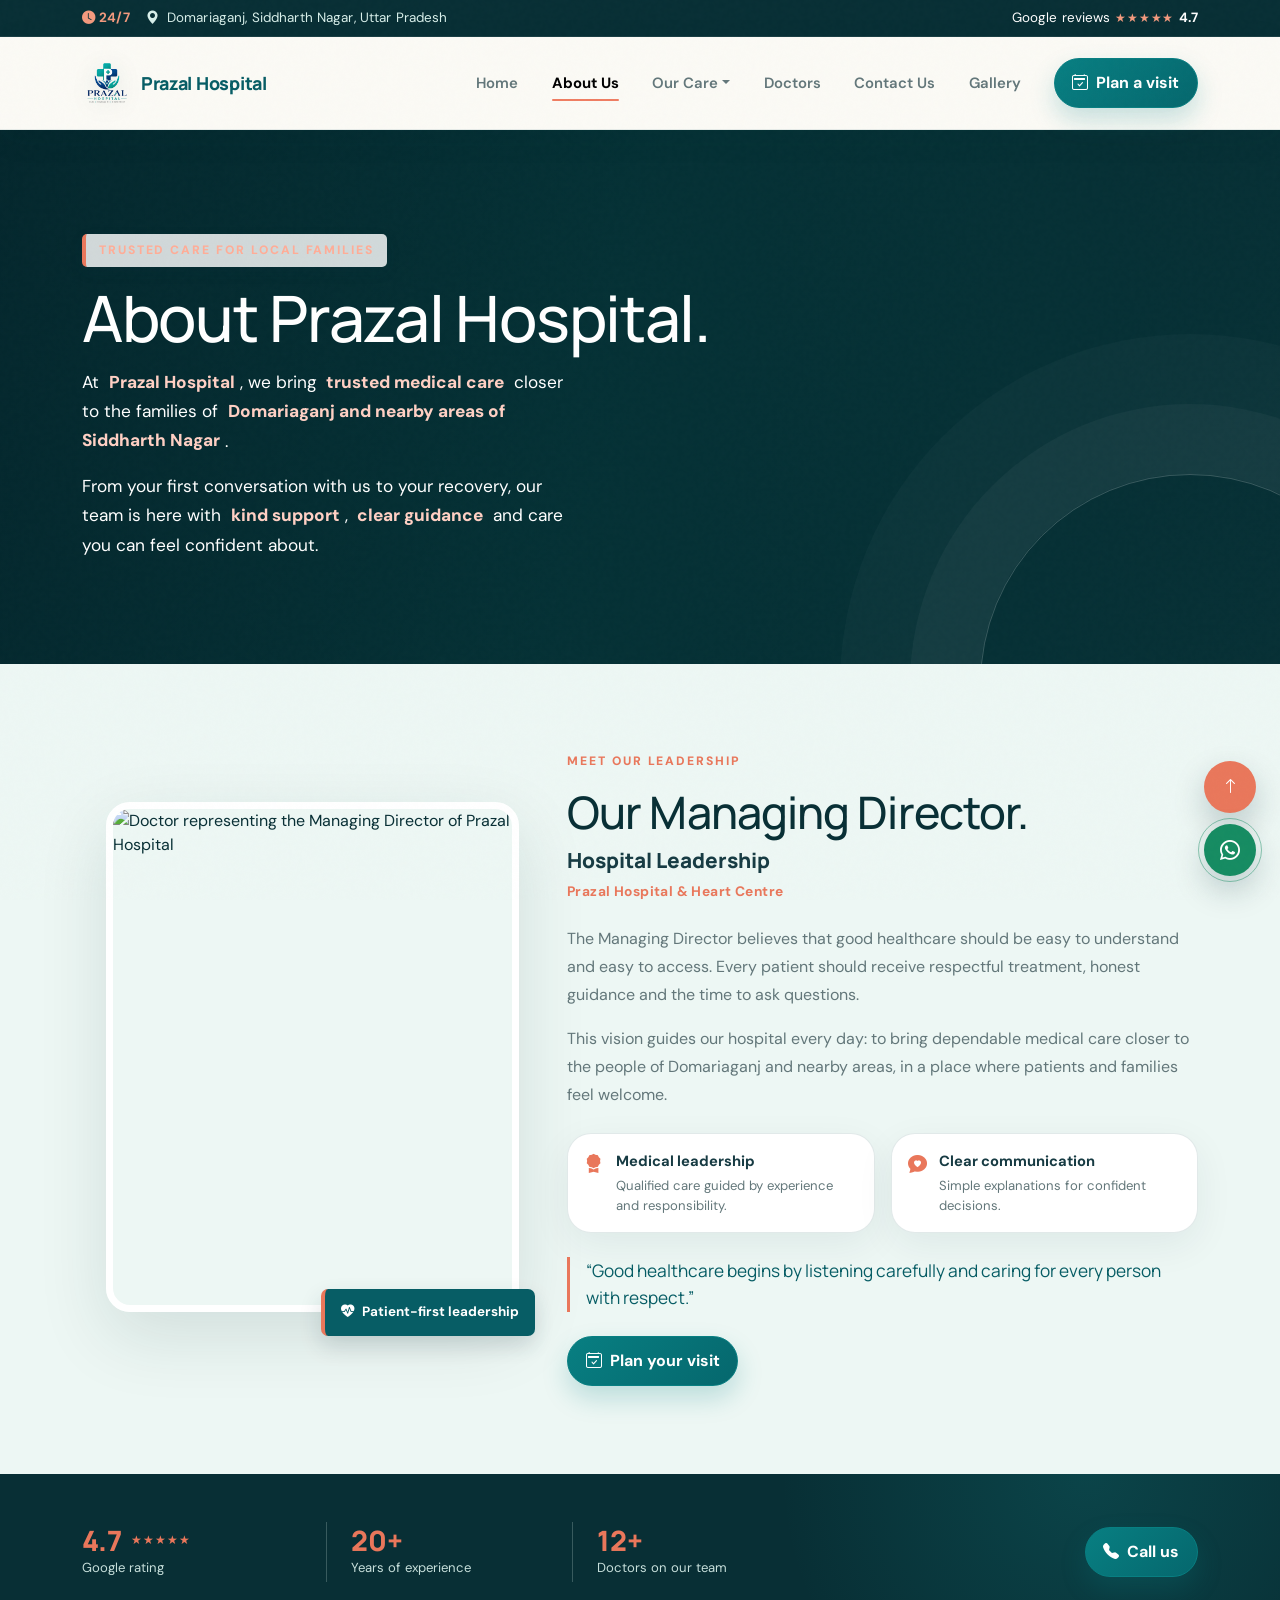
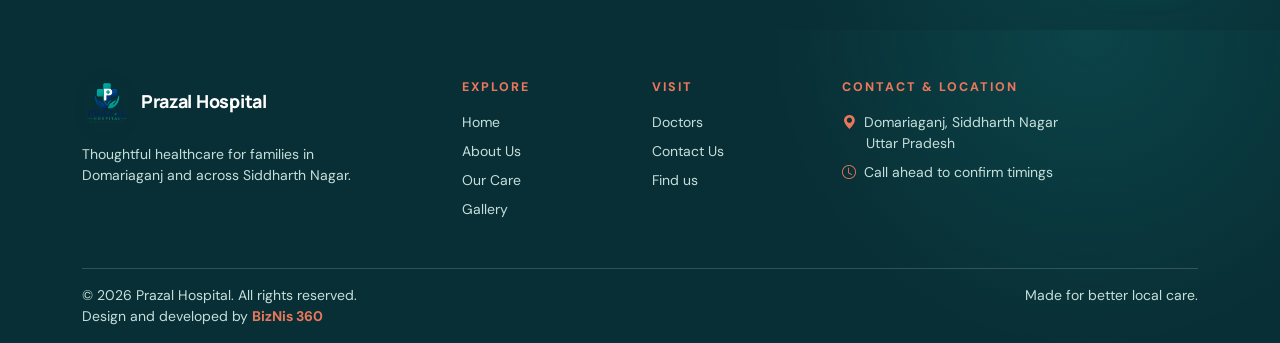
==== commit fad273f8: "dssd" ====
--- a/about.html
+++ b/about.html
@@ -1,9 +1,10 @@
-<!doctype html>
+<!DOCTYPE html>
 <html lang="en">
 
 <head>
     <meta charset="utf-8">
     <meta name="viewport" content="width=device-width, initial-scale=1">
+    <link rel="icon" type="image/png" href="assets/images/logo.png">
     <meta name="description"
         content="Learn about Prazal Hospital and its commitment to thoughtful healthcare in Domariaganj.">
     <title>About Us | Prazal Hospital</title>
@@ -15,6 +16,7 @@
     <link href="https://cdn.jsdelivr.net/npm/bootstrap@5.3.3/dist/css/bootstrap.min.css" rel="stylesheet">
     <link rel="stylesheet" href="https://cdn.jsdelivr.net/npm/bootstrap-icons@1.11.3/font/bootstrap-icons.min.css">
     <link rel="stylesheet" href="assets/css/style.css">
+    <link rel="stylesheet" href="assets/css/premium.css">
 </head>
 
 <body id="top">
@@ -42,10 +44,7 @@
                             data-bs-toggle="dropdown" aria-expanded="false">Our Care</a>
                         <ul class="dropdown-menu">
                             <li><a class="dropdown-item" href="ourcare.html#medical-care">Medical Care</a></li>
-                            <li><a class="dropdown-item" href="ourcare.html#treatments">Treatments &amp; Services</a>
-                            <!-- </li>
-                            <li><a class="dropdown-item" href="ourcare.html#hospital-services">Hospital Services</a>
-                            </li> -->
+                            <li><a class="dropdown-item" href="ourcare.html#treatments">Treatments &amp; Services</a></li>
                             <li><a class="dropdown-item" href="ourcare.html#facilities">Care Facilities</a></li>
                             <li><a class="dropdown-item" href="ourcare.html#what-we-offer">What We Offer</a></li>
                             <!-- <li><a class="dropdown-item" href="ourcare.html#facilities">Our Facilities</a></li> -->
@@ -90,9 +89,8 @@
                     <div class="col-lg-7">
                         <p class="eyebrow mb-3">Meet our leadership</p>
                         <h2 class="section-title mb-2">Our Managing Director.</h2>
-                        <p class="director-name mb-1">Dr. [Managing Director Name]</p>
-                        <p class="director-credentials mb-4">Managing Director, Prazal Hospital <span
-                                aria-hidden="true">|</span> M.B.B.S., [Additional Qualifications]</p>
+                        <p class="director-name mb-1">Hospital Leadership</p>
+                        <p class="director-credentials mb-4">Prazal Hospital &amp; Heart Centre</p>
                         <p class="section-lead mb-3">The Managing Director believes that good healthcare should be easy
                             to understand and easy to access. Every patient should receive respectful treatment, honest
                             guidance and the time to ask questions.</p>
@@ -137,7 +135,7 @@
                                     our team</span></div>
                         </div>
                     </div>
-                    <div class="col-lg-4 text-lg-end"><a class="btn btn-primary" href="tel:+910000000000"><i
+                    <div class="col-lg-4 text-lg-end"><a class="btn btn-primary" href="tel:+919415782089"><i
                                 class="bi bi-telephone-fill me-2"></i>Call us</a></div>
                 </div>
             </div>
@@ -170,15 +168,16 @@
             </div>
             <div class="footer-bottom pt-3 d-flex flex-column flex-md-row justify-content-between gap-2 small">
                 <span>&copy; 2026 Prazal Hospital. All rights reserved.<br>Design and developed by <a
-                        href="https://www.nexatechit.com" target="_blank" rel="noopener">NexTech IT</a></span><span>Made
+                        href="https://biznis360.in" target="_blank" rel="noopener">BizNis 360</a></span><span>Made
                     for better local care.</span></div>
         </div>
     </footer>
     <div class="floating-actions" aria-label="Quick actions"><a class="floating-action floating-top" href="#top"
             aria-label="Back to top" title="Back to top"><i class="bi bi-arrow-up"></i></a><a
-            class="floating-action floating-whatsapp" href="https://wa.me/910000000000" target="_blank" rel="noopener"
+            class="floating-action floating-whatsapp" href="https://wa.me/919415782089" target="_blank" rel="noopener"
             aria-label="Chat with us on WhatsApp" title="Chat on WhatsApp"><i class="bi bi-whatsapp"></i></a></div>
     <script src="https://cdn.jsdelivr.net/npm/bootstrap@5.3.3/dist/js/bootstrap.bundle.min.js"></script>
+    <script src="assets/js/premium.js"></script>
 </body>
 
-</html>+</html>
--- a/assets/css/premium.css
+++ b/assets/css/premium.css
@@ -0,0 +1,300 @@
+/* Prazal Hospital — premium presentation layer */
+:root {
+    --premium-ink: #082f35;
+    --premium-deep: #063f43;
+    --premium-teal: #087f82;
+    --premium-teal-bright: #18a4a4;
+    --premium-coral: #ef7d62;
+    --premium-gold: #d9ad62;
+    --premium-ivory: #fbfaf6;
+    --premium-mist: #edf7f4;
+    --premium-line: rgba(8, 73, 77, .12);
+    --premium-shadow: 0 24px 70px rgba(5, 47, 53, .12);
+    --premium-shadow-hover: 0 30px 80px rgba(5, 47, 53, .18);
+    --premium-radius: 24px;
+}
+
+html { scroll-padding-top: 100px; }
+body {
+    overflow-x: hidden;
+    background: var(--premium-ivory);
+    color: var(--premium-ink);
+    -webkit-font-smoothing: antialiased;
+    text-rendering: optimizeLegibility;
+}
+
+body::before {
+    content: "";
+    position: fixed;
+    inset: 0;
+    z-index: 9999;
+    pointer-events: none;
+    opacity: .025;
+    background-image: url("data:image/svg+xml,%3Csvg viewBox='0 0 180 180' xmlns='http://www.w3.org/2000/svg'%3E%3Cfilter id='n'%3E%3CfeTurbulence type='fractalNoise' baseFrequency='.95' numOctaves='3' stitchTiles='stitch'/%3E%3C/filter%3E%3Crect width='100%25' height='100%25' filter='url(%23n)' opacity='.7'/%3E%3C/svg%3E");
+}
+
+::selection { color: white; background: var(--premium-teal); }
+:focus-visible { outline: 3px solid rgba(239, 125, 98, .55); outline-offset: 4px; }
+
+.scroll-progress {
+    position: fixed;
+    inset: 0 auto auto 0;
+    z-index: 1100;
+    width: 0;
+    height: 3px;
+    background: linear-gradient(90deg, var(--premium-coral), var(--premium-gold));
+    box-shadow: 0 0 16px rgba(239, 125, 98, .55);
+}
+
+.topbar {
+    background: var(--premium-ink);
+    border-bottom: 1px solid rgba(255,255,255,.08);
+}
+
+.navbar {
+    background: rgba(251, 250, 246, .9);
+    border-bottom: 1px solid rgba(8, 73, 77, .09);
+    box-shadow: 0 8px 35px rgba(5, 47, 53, .06);
+    backdrop-filter: blur(18px) saturate(145%);
+    -webkit-backdrop-filter: blur(18px) saturate(145%);
+    transition: padding .35s ease, box-shadow .35s ease, background .35s ease;
+}
+
+.navbar.is-scrolled {
+    background: rgba(255,255,255,.96);
+    box-shadow: 0 12px 38px rgba(5, 47, 53, .11);
+}
+
+.navbar-brand { font-size: 1.12rem; letter-spacing: -.015em; }
+.brand-logo {
+    width: 50px;
+    height: 50px;
+    transform: none;
+    filter: drop-shadow(0 5px 12px rgba(5, 47, 53, .12));
+}
+
+.nav-link { position: relative; padding: .75rem .55rem !important; }
+.nav-link::before {
+    content: "";
+    position: absolute;
+    right: .55rem;
+    bottom: .35rem;
+    left: .55rem;
+    height: 2px;
+    background: var(--premium-coral);
+    border-radius: 999px;
+    transform: scaleX(0);
+    transform-origin: right;
+    transition: transform .3s cubic-bezier(.2,.8,.2,1);
+}
+.nav-link:hover::before, .nav-link.active::before { transform: scaleX(1); transform-origin: left; }
+.nav-link.active::after { display: none; }
+
+.dropdown-menu {
+    padding: .7rem;
+    border: 1px solid var(--premium-line);
+    border-radius: 16px;
+    box-shadow: var(--premium-shadow);
+}
+.dropdown-item { padding: .7rem .8rem; border-radius: 10px; font-weight: 600; }
+.dropdown-item:hover { color: var(--premium-teal); background: var(--premium-mist); }
+
+.btn {
+    position: relative;
+    overflow: hidden;
+    border-radius: 999px !important;
+    transition: transform .3s cubic-bezier(.2,.8,.2,1), box-shadow .3s ease, color .3s ease, background .3s ease;
+}
+.btn::after {
+    content: "";
+    position: absolute;
+    inset: -120% -40%;
+    background: linear-gradient(115deg, transparent 35%, rgba(255,255,255,.38) 50%, transparent 65%);
+    transform: translateX(-70%);
+    transition: transform .65s ease;
+}
+.btn:hover { transform: translateY(-2px); box-shadow: 0 14px 28px rgba(5, 47, 53, .18); }
+.btn:hover::after { transform: translateX(70%); }
+.btn-primary, .prazal-care-all-btn, .btn-care, .prazal-btn-primary, .prazal-cta-main {
+    border-color: var(--premium-teal) !important;
+    background: linear-gradient(135deg, var(--premium-teal), #05676d) !important;
+    box-shadow: 0 12px 26px rgba(8,127,130,.22);
+}
+
+.eyebrow, .care-label, .small-title, .prazal-section-label,
+.prazal-hero-label, .prazal-specialist-label, .footer-heading {
+    letter-spacing: .16em;
+}
+
+.section-title, .section-heading h2, .prazal-home-heading h2,
+.prazal-intro-title, .prazal-hero-text h1, .contact-hero h1, .care-hero h1 {
+    text-wrap: balance;
+}
+
+.section-lead, .hero-copy, .care-hero p, .prazal-hero-text p { text-wrap: pretty; }
+
+/* Cinematic page heroes */
+.contact-hero, .care-hero {
+    position: relative;
+    isolation: isolate;
+    overflow: hidden;
+    min-height: 480px;
+    display: flex;
+    align-items: center;
+    padding: 6.5rem 0;
+    color: white;
+    background-color: var(--premium-ink);
+}
+.contact-hero::before, .care-hero::before {
+    content: "";
+    position: absolute;
+    inset: 0;
+    z-index: -1;
+    background: linear-gradient(100deg, rgba(4,39,45,.96) 0%, rgba(4,49,53,.82) 46%, rgba(4,49,53,.3) 100%);
+}
+.contact-hero::after, .care-hero::after {
+    content: "";
+    position: absolute;
+    z-index: -1;
+    width: 420px;
+    height: 420px;
+    right: -120px;
+    bottom: -230px;
+    border: 1px solid rgba(255,255,255,.2);
+    border-radius: 50%;
+    box-shadow: 0 0 0 70px rgba(255,255,255,.035), 0 0 0 140px rgba(255,255,255,.025);
+}
+.contact-hero h1, .contact-hero .hero-copy, .contact-hero .doctors-hero-copy,
+.gallery-hero .hero-copy, .contact-hero .doctors-hero-points li { color: white; }
+.contact-hero .hero-highlight { color: #ffd0c4; }
+.contact-hero .eyebrow, .care-hero .care-label { color: #ffad97; }
+
+.about-hero { background-image: url('https://images.unsplash.com/photo-1551601651-2a8555f1a136?q=90&w=1800&auto=format&fit=crop'); }
+.doctors-hero { background-image: url('https://images.unsplash.com/photo-1579684385127-1ef15d508118?q=90&w=1800&auto=format&fit=crop'); }
+.contact-hero:not(.about-hero):not(.doctors-hero):not(.gallery-hero) { background-image: url('https://images.unsplash.com/photo-1532938911079-1b06ac7ceec7?auto=format&fit=crop&w=1800&q=90'); }
+.gallery-hero::after { z-index: -1; background: linear-gradient(100deg, rgba(4,39,45,.94), rgba(4,49,53,.5)); }
+.gallery-hero-video { transform: scale(1.04); }
+
+/* Homepage hero */
+.prazal-hero-section { background: var(--premium-ink); }
+.prazal-hero-image { height: min(78vh, 760px); min-height: 620px; transform: scale(1.025); }
+.prazal-hero-overlay { background: linear-gradient(90deg, rgba(3,35,41,.95) 0%, rgba(3,43,47,.78) 47%, rgba(3,43,47,.12) 100%); }
+.prazal-hero-text h1 { max-width: 760px; font-size: clamp(3.2rem, 6vw, 5.5rem); letter-spacing: -.045em; }
+.prazal-hero-text p { max-width: 650px; }
+.prazal-hero-indicators button { transition: width .35s ease, opacity .35s ease; }
+
+/* Premium cards and image treatments */
+.care-card, .prazal-care-card, .doctor-card, .review-card, .prazal-review-card,
+.contact-card, .location-box, .service-item, .service-list-card, .director-detail {
+    border-color: var(--premium-line);
+    border-radius: var(--premium-radius);
+    box-shadow: 0 12px 38px rgba(5,47,53,.065);
+    transition: transform .4s cubic-bezier(.2,.8,.2,1), box-shadow .4s ease, border-color .4s ease;
+}
+.care-card:hover, .prazal-care-card:hover, .doctor-card:hover, .review-card:hover,
+.prazal-review-card:hover, .contact-card:hover, .location-box:hover, .service-item:hover,
+.service-list-card:hover {
+    transform: translateY(-8px);
+    border-color: rgba(8,127,130,.25);
+    box-shadow: var(--premium-shadow-hover);
+}
+.care-icon, .prazal-care-icon, .contact-card-icon, .doctor-avatar, .service-icon {
+    border-radius: 18px;
+    background: linear-gradient(145deg, #e7f7f3, #f7fcfa);
+    box-shadow: inset 0 0 0 1px rgba(8,127,130,.08), 0 10px 24px rgba(8,127,130,.09);
+}
+.care-image img, .facility-image, .director-photo, .prazal-intro-image, .doctor-card > img, .map-frame {
+    border-radius: var(--premium-radius);
+}
+.facility-image, .director-photo, .prazal-intro-image, .care-image img { box-shadow: var(--premium-shadow); }
+.doctor-card { border-radius: var(--premium-radius); }
+.doctor-card > img { border-radius: 0; transition: transform .75s cubic-bezier(.2,.8,.2,1), filter .5s ease; }
+.doctor-card:hover > img { transform: scale(1.045); filter: saturate(1.05); }
+
+.director-section, .doctors-directory, .care-section.soft, .prazal-care-section { background: var(--premium-mist); }
+.trust-section, footer, .care-highlight, .prazal-specialist-box {
+    background: radial-gradient(circle at 85% 0%, rgba(24,164,164,.18), transparent 28%), var(--premium-ink);
+}
+.trust-section { position: relative; overflow: hidden; }
+.contact-panel { border: 0; border-radius: 28px; box-shadow: var(--premium-shadow); }
+.contact-details { border-radius: 0 28px 28px 0; background: linear-gradient(145deg, #083b41, #062d33); }
+.contact-form .form-control, .contact-form .form-select {
+    min-height: 52px;
+    border-radius: 12px;
+    background-color: #fbfdfc;
+}
+.contact-form .form-control:focus, .contact-form .form-select:focus { background: white; }
+
+.gallery-hero { min-height: 560px; }
+#gallery-content figure { position: relative; overflow: hidden; }
+#gallery-content figure img { height: 410px; cursor: zoom-in; transition: transform .75s cubic-bezier(.2,.8,.2,1), filter .5s ease; }
+#gallery-content figure:hover img { transform: scale(1.035); filter: contrast(1.03) saturate(1.06); }
+#gallery-content figcaption { padding-left: .25rem; }
+
+.image-lightbox {
+    position: fixed;
+    inset: 0;
+    z-index: 1200;
+    display: grid;
+    place-items: center;
+    padding: 2rem;
+    background: rgba(3,24,28,.9);
+    backdrop-filter: blur(16px);
+    opacity: 0;
+    visibility: hidden;
+    transition: opacity .3s ease, visibility .3s ease;
+}
+.image-lightbox.is-open { opacity: 1; visibility: visible; }
+.image-lightbox img { max-width: min(1100px, 92vw); max-height: 84vh; border-radius: 20px; box-shadow: 0 30px 100px rgba(0,0,0,.4); transform: scale(.96); transition: transform .35s ease; }
+.image-lightbox.is-open img { transform: scale(1); }
+.lightbox-close { position: absolute; top: 1.2rem; right: 1.2rem; width: 48px; height: 48px; color: white; background: rgba(255,255,255,.12); border: 1px solid rgba(255,255,255,.2); border-radius: 50%; font-size: 1.4rem; }
+
+.floating-actions { right: 1.5rem; bottom: 1.5rem; }
+.floating-action { width: 52px; height: 52px; box-shadow: 0 14px 32px rgba(5,47,53,.22); }
+.floating-top { opacity: 0; visibility: hidden; transform: translateY(10px); transition: .3s ease; }
+.floating-top.is-visible { opacity: 1; visibility: visible; transform: translateY(0); }
+.floating-whatsapp { position: relative; }
+.floating-whatsapp::after { content: ""; position: absolute; inset: -6px; border: 1px solid rgba(22,140,98,.45); border-radius: 50%; animation: premiumPulse 2.2s ease-out infinite; }
+
+/* Scroll motion: content remains visible until JS enables the system. */
+.motion-ready .reveal-item {
+    opacity: 0;
+    transform: translate3d(0, 30px, 0);
+    transition: opacity .8s cubic-bezier(.2,.8,.2,1), transform .8s cubic-bezier(.2,.8,.2,1);
+    transition-delay: var(--reveal-delay, 0ms);
+}
+.motion-ready .reveal-item.reveal-left { transform: translate3d(-36px, 0, 0); }
+.motion-ready .reveal-item.reveal-right { transform: translate3d(36px, 0, 0); }
+.motion-ready .reveal-item.is-visible { opacity: 1; transform: translate3d(0,0,0); }
+.hero-entrance { animation: heroEntrance .9s cubic-bezier(.2,.8,.2,1) both; }
+.hero-entrance-delay { animation: heroEntrance .9s .14s cubic-bezier(.2,.8,.2,1) both; }
+
+@keyframes heroEntrance { from { opacity: 0; transform: translateY(25px); } to { opacity: 1; transform: translateY(0); } }
+@keyframes premiumPulse { 0% { opacity: .75; transform: scale(.86); } 75%,100% { opacity: 0; transform: scale(1.28); } }
+
+@media (max-width: 991.98px) {
+    .navbar-collapse { margin-top: .75rem; padding: 1rem; background: white; border: 1px solid var(--premium-line); border-radius: 18px; box-shadow: var(--premium-shadow); }
+    .contact-hero, .care-hero { min-height: 430px; padding: 5rem 0; }
+    .contact-details { border-radius: 0 0 28px 28px; }
+    .prazal-hero-image { min-height: 650px; }
+}
+
+@media (max-width: 767.98px) {
+    .topbar { font-size: .72rem; }
+    .topbar-rating { display: none; }
+    .brand-logo { width: 44px; height: 44px; }
+    .contact-hero, .care-hero { min-height: 420px; padding: 4rem 0; }
+    .contact-hero::before, .care-hero::before { background: linear-gradient(90deg, rgba(4,39,45,.94), rgba(4,49,53,.76)); }
+    .prazal-hero-text h1 { font-size: clamp(2.75rem, 12vw, 4rem); }
+    .prazal-hero-text p { font-size: 1rem; }
+    .prazal-hero-buttons .btn, .prazal-cta-buttons .btn { width: 100%; text-align: center; }
+    #gallery-content figure img { height: 320px; }
+    .floating-actions { right: .9rem; bottom: .9rem; }
+    .floating-action { width: 48px; height: 48px; }
+}
+
+@media (prefers-reduced-motion: reduce) {
+    html { scroll-behavior: auto; }
+    *, *::before, *::after { animation-duration: .01ms !important; animation-iteration-count: 1 !important; transition-duration: .01ms !important; }
+    .motion-ready .reveal-item { opacity: 1; transform: none; }
+}
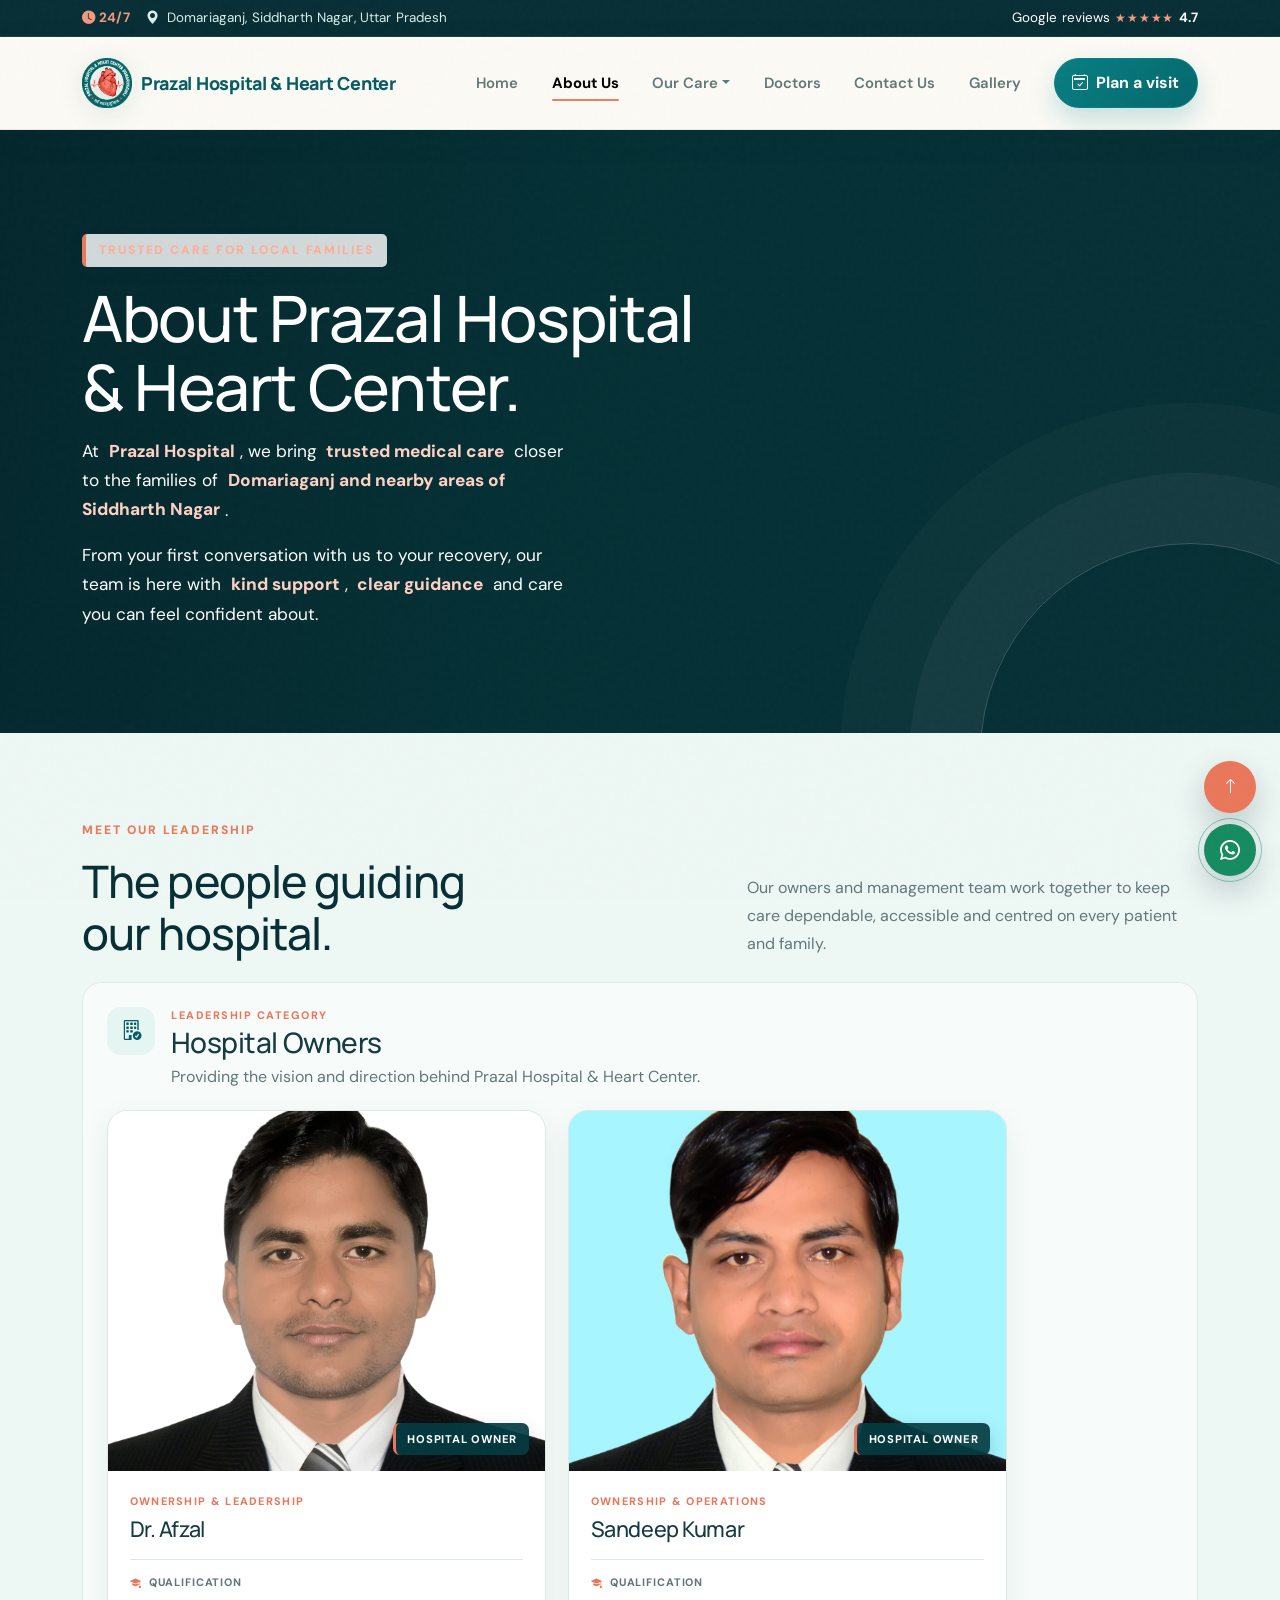
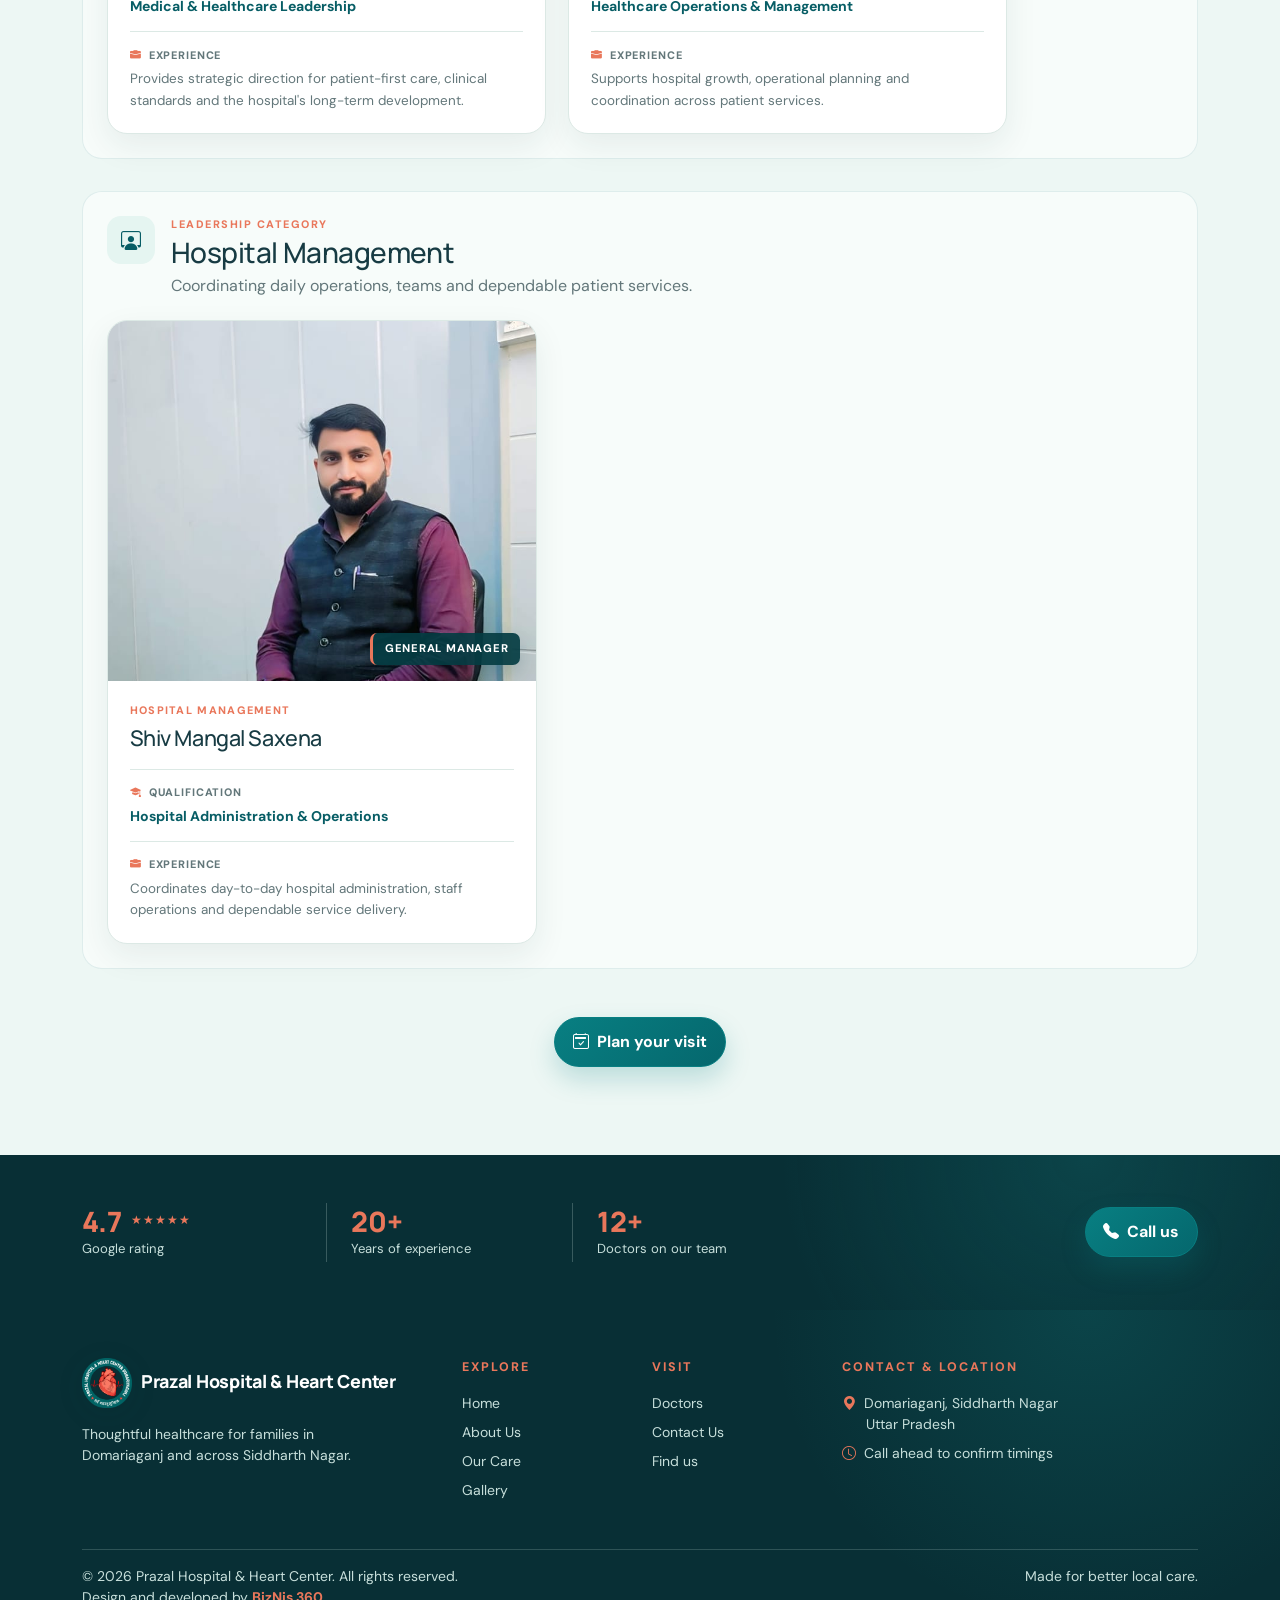
==== commit 6c9b99db: "jj" ====
--- a/about.html
+++ b/about.html
@@ -6,8 +6,20 @@
     <meta name="viewport" content="width=device-width, initial-scale=1">
     <link rel="icon" type="image/png" href="assets/images/logo.png">
     <meta name="description"
-        content="Learn about Prazal Hospital and its commitment to thoughtful healthcare in Domariaganj.">
-    <title>About Us | Prazal Hospital</title>
+        content="Learn about Prazal Hospital &amp; Heart Center, its care team and approach to healthcare for families in Domariaganj, Siddharth Nagar, Uttar Pradesh.">
+    <title>About Us | Prazal Hospital &amp; Heart Center</title>
+    <link rel="canonical" href="https://prazalhospital.in/about.html">
+    <meta property="og:type" content="website">
+    <meta property="og:site_name" content="Prazal Hospital &amp; Heart Center">
+    <meta property="og:title" content="About Us | Prazal Hospital &amp; Heart Center">
+    <meta property="og:description"
+        content="Learn about the care team and approach to healthcare at Prazal Hospital &amp; Heart Center in Domariaganj, Siddharth Nagar.">
+    <meta property="og:url" content="https://prazalhospital.in/about.html">
+    <meta property="og:locale" content="en_IN">
+    <meta name="twitter:card" content="summary">
+    <meta name="twitter:title" content="About Us | Prazal Hospital &amp; Heart Center">
+    <meta name="twitter:description"
+        content="Learn about the care team and approach to healthcare at Prazal Hospital &amp; Heart Center in Domariaganj, Siddharth Nagar.">
     <link rel="preconnect" href="https://fonts.googleapis.com">
     <link rel="preconnect" href="https://fonts.gstatic.com" crossorigin>
     <link
@@ -32,7 +44,7 @@
     </div>
     <nav class="navbar navbar-expand-lg sticky-top">
         <div class="container py-2"><a class="navbar-brand d-flex align-items-center" href="index.html"><img
-                    class="brand-logo" src="assets/images/logo.png" alt="">Prazal Hospital</a><button
+                    class="brand-logo" src="assets/images/logo.png" alt="">Prazal Hospital &amp; Heart Center</a><button
                 class="navbar-toggler border-0" type="button" data-bs-toggle="collapse" data-bs-target="#mainNav"
                 aria-label="Toggle navigation"><i class="bi bi-list fs-2"></i></button>
             <div class="collapse navbar-collapse" id="mainNav">
@@ -64,7 +76,7 @@
         <section class="contact-hero about-hero">
             <div class="container">
                 <p class="eyebrow about-hero-label mb-3">Trusted care for local families</p>
-                <h1 class="mb-3">About Prazal Hospital.</h1>
+                <h1 class="mb-3">About Prazal Hospital &amp; Heart Center.</h1>
                 <p class="hero-copy mb-3">At <strong class="hero-highlight hero-highlight-coral">Prazal
                         Hospital</strong>, we bring <strong class="hero-highlight hero-highlight-coral">trusted medical
                         care</strong> closer to the families of <strong
@@ -78,45 +90,89 @@
         </section>
         <section class="director-section section-pad" id="managing-director">
             <div class="container">
-                <div class="row align-items-center g-5">
-                    <div class="col-lg-5">
-                        <div class="director-photo-wrap"><img class="director-photo"
-                                src="https://images.unsplash.com/photo-1612349317150-e413f6a5b16d?auto=format&amp;fit=crop&amp;w=1000&amp;q=90"
-                                alt="Doctor representing the Managing Director of Prazal Hospital" loading="lazy"><span
-                                class="director-photo-badge"><i class="bi bi-heart-pulse-fill me-2"></i>Patient-first
-                                leadership</span></div>
-                    </div>
+                <div class="row align-items-end g-4 mb-4">
                     <div class="col-lg-7">
                         <p class="eyebrow mb-3">Meet our leadership</p>
-                        <h2 class="section-title mb-2">Our Managing Director.</h2>
-                        <p class="director-name mb-1">Hospital Leadership</p>
-                        <p class="director-credentials mb-4">Prazal Hospital &amp; Heart Centre</p>
-                        <p class="section-lead mb-3">The Managing Director believes that good healthcare should be easy
-                            to understand and easy to access. Every patient should receive respectful treatment, honest
-                            guidance and the time to ask questions.</p>
-                        <p class="section-lead mb-4">This vision guides our hospital every day: to bring dependable
-                            medical care closer to the people of Domariaganj and nearby areas, in a place where patients
-                            and families feel welcome.</p>
-                        <div class="director-details row g-3 mb-4">
-                            <div class="col-sm-6">
-                                <div class="director-detail"><i class="bi bi-award-fill"></i>
-                                    <div><strong>Medical leadership</strong><span>Qualified care guided by experience
-                                            and responsibility.</span></div>
-                                </div>
+                        <h2 class="section-title mb-0">The people guiding our hospital.</h2>
+                    </div>
+                    <div class="col-lg-5">
+                        <p class="section-lead mb-0">Our owners and management team work together to keep care
+                            dependable, accessible and centred on every patient and family.</p>
+                    </div>
+                </div>
+                <section class="leadership-group" aria-labelledby="hospital-owners">
+                    <div class="leadership-group-heading">
+                        <span><i class="bi bi-building-check"></i></span>
+                        <div>
+                            <p>Leadership Category</p>
+                            <h3 id="hospital-owners">Hospital Owners</h3>
+                            <div>Providing the vision and direction behind Prazal Hospital &amp; Heart Center.</div>
+                        </div>
+                    </div>
+                    <div class="leadership-grid leadership-grid--owners">
+                        <article class="leadership-card">
+                        <div class="leadership-card-media"><img class="leadership-photo leadership-photo--afzal"
+                                src="assets/images/Dr_Afzal.jpeg" alt="Dr. Afzal, Owner of Prazal Hospital &amp; Heart Center"
+                                loading="lazy"><span class="leadership-role">Hospital Owner</span></div>
+                        <div class="leadership-card-body">
+                            <p class="leadership-kicker">Ownership &amp; Leadership</p>
+                            <h3>Dr. Afzal</h3>
+                            <div class="leadership-detail"><span><i class="bi bi-mortarboard-fill"></i>Qualification</span>
+                                <strong>Medical &amp; Healthcare Leadership</strong></div>
+                            <div class="leadership-detail"><span><i class="bi bi-briefcase-fill"></i>Experience</span>
+                                <p>Provides strategic direction for patient-first care, clinical standards and the
+                                    hospital's long-term development.</p>
                             </div>
-                            <div class="col-sm-6">
-                                <div class="director-detail"><i class="bi bi-chat-heart-fill"></i>
-                                    <div><strong>Clear communication</strong><span>Simple explanations for confident
-                                            decisions.</span></div>
-                                </div>
+                        </div>
+                        </article>
+                        <article class="leadership-card">
+                        <div class="leadership-card-media"><img class="leadership-photo leadership-photo--sandeep"
+                                src="assets/images/sandeep_kumar.jpeg"
+                                alt="Sandeep Kumar, Owner of Prazal Hospital &amp; Heart Center" loading="lazy"><span
+                                class="leadership-role">Hospital Owner</span></div>
+                        <div class="leadership-card-body">
+                            <p class="leadership-kicker">Ownership &amp; Operations</p>
+                            <h3>Sandeep Kumar</h3>
+                            <div class="leadership-detail"><span><i class="bi bi-mortarboard-fill"></i>Qualification</span>
+                                <strong>Healthcare Operations &amp; Management</strong></div>
+                            <div class="leadership-detail"><span><i class="bi bi-briefcase-fill"></i>Experience</span>
+                                <p>Supports hospital growth, operational planning and coordination across patient
+                                    services.</p>
                             </div>
                         </div>
-                        <blockquote class="director-quote">“Good healthcare begins by listening carefully and caring for
-                            every person with respect.”</blockquote><a class="btn btn-primary"
-                            href="contact.html#contact-form"><i class="bi bi-calendar2-check me-2"></i>Plan your
-                            visit</a>
-                    </div>
-                </div>
+                        </article>
+                    </div>
+                </section>
+                <section class="leadership-group" aria-labelledby="hospital-management">
+                    <div class="leadership-group-heading">
+                        <span><i class="bi bi-person-workspace"></i></span>
+                        <div>
+                            <p>Leadership Category</p>
+                            <h3 id="hospital-management">Hospital Management</h3>
+                            <div>Coordinating daily operations, teams and dependable patient services.</div>
+                        </div>
+                    </div>
+                    <div class="leadership-grid leadership-grid--management">
+                        <article class="leadership-card">
+                        <div class="leadership-card-media"><img class="leadership-photo leadership-photo--shiv"
+                                src="assets/images/Shiv_Mangal.jpeg"
+                                alt="Shiv Mangal Saxena, General Manager of Prazal Hospital &amp; Heart Center"
+                                loading="lazy"><span class="leadership-role">General Manager</span></div>
+                        <div class="leadership-card-body">
+                            <p class="leadership-kicker">Hospital Management</p>
+                            <h3>Shiv Mangal Saxena</h3>
+                            <div class="leadership-detail"><span><i class="bi bi-mortarboard-fill"></i>Qualification</span>
+                                <strong>Hospital Administration &amp; Operations</strong></div>
+                            <div class="leadership-detail"><span><i class="bi bi-briefcase-fill"></i>Experience</span>
+                                <p>Coordinates day-to-day hospital administration, staff operations and dependable
+                                    service delivery.</p>
+                            </div>
+                        </div>
+                        </article>
+                    </div>
+                </section>
+                <div class="text-center mt-5"><a class="btn btn-primary" href="contact.html#contact-form"><i
+                            class="bi bi-calendar2-check me-2"></i>Plan your visit</a></div>
             </div>
         </section>
         <section class="trust-section py-5">
@@ -145,7 +201,7 @@
         <div class="container">
             <div class="row g-4 pb-5">
                 <div class="col-lg-4"><a class="navbar-brand text-white" href="index.html"><img class="brand-logo"
-                            src="assets/images/logo.png" alt="">Prazal Hospital</a>
+                            src="assets/images/logo.png" alt="">Prazal Hospital &amp; Heart Center</a>
                     <p class="small mt-3 mb-0 pe-lg-5">Thoughtful healthcare for families in Domariaganj and across
                         Siddharth Nagar.</p>
                 </div>
@@ -167,7 +223,7 @@
                 </div>
             </div>
             <div class="footer-bottom pt-3 d-flex flex-column flex-md-row justify-content-between gap-2 small">
-                <span>&copy; 2026 Prazal Hospital. All rights reserved.<br>Design and developed by <a
+                <span>&copy; 2026 Prazal Hospital &amp; Heart Center. All rights reserved.<br>Design and developed by <a
                         href="https://biznis360.in" target="_blank" rel="noopener">BizNis 360</a></span><span>Made
                     for better local care.</span></div>
         </div>
--- a/assets/css/style.css
+++ b/assets/css/style.css
@@ -62,6 +62,40 @@
 .director-detail strong { display: block; color: var(--ink); font-size: .92rem; }
 .director-detail span { display: block; margin-top: .25rem; color: var(--muted); font-size: .82rem; line-height: 1.5; }
 .director-quote { max-width: 620px; margin: 0 0 1.5rem; padding-left: 1rem; color: var(--teal-dark); border-left: 3px solid var(--coral); font-family: 'Manrope', sans-serif; font-size: 1.08rem; line-height: 1.6; }
+.leadership-group { padding: 1.5rem; background: rgba(255, 255, 255, .58); border: 1px solid rgba(18, 118, 120, .11); border-radius: 20px; }
+.leadership-group + .leadership-group { margin-top: 2rem; }
+.leadership-group-heading { display: flex; align-items: flex-start; gap: 1rem; margin-bottom: 1.35rem; }
+.leadership-group-heading > span { display: grid; flex: 0 0 48px; width: 48px; height: 48px; place-items: center; color: var(--teal-dark); background: #e5f5f1; border-radius: 14px; font-size: 1.25rem; }
+.leadership-group-heading p { margin: 0 0 .2rem; color: var(--coral); font-size: .68rem; font-weight: 800; letter-spacing: .14em; text-transform: uppercase; }
+.leadership-group-heading h3 { margin: 0 0 .3rem; color: var(--ink); font-size: clamp(1.35rem, 2.2vw, 1.8rem); }
+.leadership-group-heading div div { max-width: 680px; color: var(--muted); }
+.leadership-grid { display: grid; gap: 1.4rem; }
+.leadership-grid--owners { grid-template-columns: repeat(2, minmax(0, 1fr)); max-width: 900px; }
+.leadership-grid--management { grid-template-columns: minmax(0, 430px); }
+.leadership-card { overflow: hidden; background: #fff; border: 1px solid var(--line); border-radius: 20px; box-shadow: 0 12px 32px rgba(23, 59, 67, .08); transition: transform .3s ease, box-shadow .3s ease; }
+.leadership-card:hover { transform: translateY(-6px); box-shadow: 0 20px 42px rgba(23, 59, 67, .14); }
+.leadership-card-media { position: relative; overflow: hidden; background: #dcefeb; }
+.leadership-photo { display: block; width: 100%; height: 360px; object-fit: cover; transition: transform .6s ease; }
+.leadership-card:hover .leadership-photo { transform: scale(1.035); }
+.leadership-photo--afzal, .leadership-photo--sandeep { object-position: center 18%; }
+.leadership-photo--shiv { object-position: center 28%; }
+.leadership-role { position: absolute; right: 1rem; bottom: 1rem; padding: .48rem .72rem; color: #fff; background: rgba(5, 60, 67, .92); border-left: 3px solid var(--coral); border-radius: 7px; box-shadow: 0 8px 20px rgba(5, 47, 53, .2); font-size: .7rem; font-weight: 800; letter-spacing: .07em; text-transform: uppercase; }
+.leadership-card-body { padding: 1.35rem; }
+.leadership-kicker { margin-bottom: .4rem; color: var(--coral); font-size: .68rem; font-weight: 800; letter-spacing: .12em; text-transform: uppercase; }
+.leadership-card h3 { margin-bottom: 1.1rem; color: var(--ink); font-size: 1.35rem; }
+.leadership-detail { padding-top: .9rem; border-top: 1px solid var(--line); }
+.leadership-detail + .leadership-detail { margin-top: .9rem; }
+.leadership-detail > span { display: flex; align-items: center; gap: .45rem; margin-bottom: .35rem; color: var(--muted); font-size: .68rem; font-weight: 800; letter-spacing: .08em; text-transform: uppercase; }
+.leadership-detail > span i { color: var(--coral); }
+.leadership-detail strong { display: block; color: var(--teal-dark); font-size: .88rem; line-height: 1.45; }
+.leadership-detail p { margin: 0; color: var(--muted); font-size: .84rem; line-height: 1.6; }
+@media (max-width: 767.98px) {
+    .leadership-group { padding: 1rem; }
+    .leadership-grid--owners, .leadership-grid--management { grid-template-columns: 1fr; }
+}
+@media (max-width: 575.98px) {
+    .leadership-photo { height: 390px; }
+}
 .trust-section { background: var(--ink); color: white; }
 .trust-stat { display: flex; flex-direction: column; gap: .25rem; padding: .25rem 1.5rem; border-right: 1px solid rgba(199, 223, 219, .25); }
 .trust-stat:first-child { padding-left: 0; }
@@ -144,27 +178,67 @@
 .contact-hero { padding: 4.5rem 0 3.5rem; background-color: var(--mint); background-image: linear-gradient(rgba(233, 245, 241, .64), rgba(233, 245, 241, .64)), url('https://images.unsplash.com/photo-1532938911079-1b06ac7ceec7?auto=format&fit=crop&w=1600&q=85'); background-position: center; background-size: cover; }
 .about-hero { background-image: linear-gradient(rgba(233, 245, 241, .58), rgba(233, 245, 241, .58)), url('https://images.unsplash.com/photo-1551601651-2a8555f1a136?q=90&w=1600&auto=format&fit=crop'); }
 .doctors-hero { background-image: linear-gradient(rgba(233, 245, 241, .62), rgba(233, 245, 241, .62)), url('https://images.unsplash.com/photo-1579684385127-1ef15d508118?q=90&w=1600&auto=format&fit=crop'); background-position: center 72%; }
-.gallery-hero { position: relative; isolation: isolate; overflow: hidden; background: var(--ink); }
+.gallery-hero { position: relative; isolation: isolate; overflow: hidden; background: var(--ink) url('../images/Prazal Hospital Entrance with Ambulance.png') center 58% / cover no-repeat; }
 .gallery-hero::after { content: ''; position: absolute; inset: 0; z-index: -1; background: rgba(233, 245, 241, .66); }
 .gallery-hero-video { position: absolute; inset: 0; z-index: -2; width: 100%; height: 100%; object-fit: cover; object-position: center; }
 .gallery-hero-content { position: relative; z-index: 1; }
 .gallery-hero .hero-copy { color: var(--ink); }
+.gallery-grid { display: grid; grid-template-columns: repeat(2, minmax(0, 1fr)); gap: 1.5rem; }
+.gallery-card { position: relative; margin: 0; overflow: hidden; background: #fff; border: 1px solid var(--line); border-radius: 18px; box-shadow: 0 12px 32px rgba(23, 59, 67, .08); }
+.gallery-card--wide { grid-column: span 2; }
+.gallery-card .facility-image { display: block; width: 100%; height: 410px; object-fit: cover; border-radius: 0; box-shadow: none; }
+.gallery-card--wide .facility-image { height: 500px; }
+.gallery-card--contain .facility-image { padding: 1.5rem; object-fit: contain; background: #f3faf8; }
+.gallery-card--portrait .facility-image { object-position: center 28%; }
+.gallery-card figcaption { display: flex; flex-direction: column; gap: .22rem; padding: 1rem 1.2rem 1.15rem !important; }
+.gallery-card figcaption span { color: var(--coral); font-size: .68rem; font-weight: 800; letter-spacing: .12em; text-transform: uppercase; }
+.gallery-card figcaption strong { color: var(--ink); font-family: 'Manrope', sans-serif; font-size: 1.02rem; }
+@media (max-width: 767.98px) {
+    .gallery-grid { grid-template-columns: 1fr; }
+    .gallery-card--wide { grid-column: auto; }
+    .gallery-card .facility-image, .gallery-card--wide .facility-image { height: 330px; }
+}
 .doctors-hero-copy { color: var(--ink); max-width: 680px; }
 .doctors-hero-points { display: flex; flex-wrap: wrap; gap: .75rem 1.25rem; max-width: 760px; margin: 0; padding: 0; list-style: none; }
 .doctors-hero-points li { display: inline-flex; align-items: center; gap: .45rem; color: var(--teal-dark); font-size: .9rem; }
 .doctors-hero-points li > i { color: var(--coral); }
 .doctors-directory { background: #f1f8f5; }
-.doctor-grid { display: grid; grid-template-columns: repeat(auto-fit, minmax(220px, 1fr)); gap: 1.25rem; }
+.doctor-department { padding: 1.5rem; background: rgba(255, 255, 255, .58); border: 1px solid rgba(18, 118, 120, .11); border-radius: 20px; }
+.doctor-department + .doctor-department { margin-top: 2rem; }
+.doctor-department-heading { display: flex; align-items: flex-start; gap: 1rem; margin-bottom: 1.35rem; }
+.doctor-department-heading h3 { margin: 0 0 .3rem; color: var(--ink); font-size: clamp(1.35rem, 2.2vw, 1.8rem); }
+.doctor-department-heading p { max-width: 680px; margin: 0; color: var(--muted); }
+.doctor-department-kicker { margin-bottom: .2rem !important; color: var(--coral) !important; font-size: .68rem; font-weight: 800; letter-spacing: .14em; text-transform: uppercase; }
+.doctor-department-icon { display: grid; flex: 0 0 48px; width: 48px; height: 48px; place-items: center; color: var(--teal-dark); background: #e5f5f1; border-radius: 14px; font-size: 1.25rem; }
+.doctor-grid { display: grid; gap: 1.25rem; }
+.doctor-grid--two { grid-template-columns: repeat(2, minmax(0, 1fr)); }
+.doctor-grid--single { grid-template-columns: minmax(0, calc(50% - .625rem)); }
 .doctor-card { height: 100%; overflow: hidden; background: white; border: 1px solid var(--line); border-radius: 12px; box-shadow: 0 8px 22px rgba(23, 59, 67, .06); transition: transform .2s ease, box-shadow .2s ease; }
 .doctor-card:hover { transform: translateY(-5px); box-shadow: 0 16px 30px rgba(23, 59, 67, .12); }
-.doctor-card > img { display: block; width: 100%; height: 270px; object-fit: cover; }
-.doctor-card:nth-child(2) > img { content: url('https://images.unsplash.com/photo-1582750433449-648ed127bb54?auto=format&fit=crop&w=700&q=90'); }
+.doctor-card-photo { display: block; width: 100%; height: 340px; object-fit: cover; object-position: center 18%; }
+.doctor-card-visual { position: relative; display: grid; height: 340px; place-content: center; gap: .8rem; overflow: hidden; color: #fff; text-align: center; isolation: isolate; }
+.doctor-card-visual::before, .doctor-card-visual::after { position: absolute; z-index: -1; content: ""; border: 1px solid rgba(255, 255, 255, .2); border-radius: 50%; }
+.doctor-card-visual::before { width: 250px; height: 250px; top: -105px; right: -65px; }
+.doctor-card-visual::after { width: 175px; height: 175px; bottom: -85px; left: -35px; }
+.doctor-card-visual--neurosurgery { background: linear-gradient(145deg, #075b66, #0d8988); }
+.doctor-card-visual--anaesthesia { background: linear-gradient(145deg, #37546c, #627f91); }
+.doctor-card-visual--neuromedicine { background: linear-gradient(145deg, #086b72, #22a09a); }
+.doctor-card-visual--gynaecology { background: linear-gradient(145deg, #8f4f68, #cf7b7c); }
+.doctor-card-visual-icon { display: grid; width: 82px; height: 82px; margin: 0 auto; place-items: center; background: rgba(255, 255, 255, .14); border: 1px solid rgba(255, 255, 255, .3); border-radius: 24px; box-shadow: 0 18px 40px rgba(0, 0, 0, .12); font-size: 2.35rem; backdrop-filter: blur(6px); }
+.doctor-card-visual-text { max-width: 290px; padding: 0 1rem; font-family: "Manrope", sans-serif; font-size: .76rem; font-weight: 800; letter-spacing: .12em; line-height: 1.5; text-transform: uppercase; }
 .doctor-card-body { padding: 1.25rem; }
 .doctor-card-label { margin-bottom: .5rem; color: var(--coral); font-size: .7rem; font-weight: 800; letter-spacing: .12em; text-transform: uppercase; }
-.doctor-card h3 { margin-bottom: .45rem; font-size: 1.15rem; }
-.doctor-degree { margin-bottom: .85rem; color: var(--teal-dark); font-size: .86rem; font-weight: 700; }
-.doctor-specialization { margin: 0; padding-top: .75rem; color: var(--muted); border-top: 1px solid var(--line); font-size: .88rem; }
+.doctor-card h4 { margin-bottom: .75rem; font-size: 1.18rem; }
+.doctor-degree { margin-bottom: .85rem; color: var(--teal-dark); font-size: .9rem; font-weight: 700; }
+.doctor-degree span { display: block; margin-bottom: .18rem; color: var(--muted); font-size: .65rem; font-weight: 800; letter-spacing: .09em; text-transform: uppercase; }
+.doctor-specialization { margin: 0; padding-top: .85rem; color: var(--muted); border-top: 1px solid var(--line); font-size: .88rem; line-height: 1.6; }
+.doctor-detail-title { display: flex; align-items: center; gap: .45rem; margin-bottom: .2rem; color: var(--ink); font-size: .72rem; font-weight: 800; letter-spacing: .04em; text-transform: uppercase; }
 .doctor-specialization i { color: var(--coral); }
+@media (max-width: 767.98px) {
+    .doctor-department { padding: 1rem; }
+    .doctor-grid--two, .doctor-grid--single { grid-template-columns: 1fr; }
+    .doctor-card-photo, .doctor-card-visual { height: 300px; }
+}
 .about-hero-label { display: inline-flex; align-items: center; padding: .45rem .8rem; color: var(--teal-dark); background: rgba(255, 255, 255, .82); border-left: 4px solid var(--coral); border-radius: 5px; box-shadow: 0 5px 14px rgba(23, 59, 67, .1); letter-spacing: .1em; }
 .about-hero .hero-copy { color: var(--ink); }
 .hero-highlight { padding: .08em .28em; border-radius: 4px; font-weight: 800; white-space: normal; }
@@ -874,6 +948,18 @@
     object-position: center;
 }
 
+.prazal-hero-image--entrance {
+    object-position: center 38%;
+}
+
+.prazal-hero-image--ward {
+    object-position: center 52%;
+}
+
+.prazal-hero-image--facade {
+    object-position: center 30%;
+}
+
 .prazal-hero-overlay {
     position: absolute;
     inset: 0;
@@ -1041,6 +1127,18 @@
         height: 650px;
     }
 
+    .prazal-hero-image--entrance {
+        object-position: 42% center;
+    }
+
+    .prazal-hero-image--ward {
+        object-position: center;
+    }
+
+    .prazal-hero-image--facade {
+        object-position: 50% center;
+    }
+
     .prazal-hero-overlay {
         background:
             linear-gradient(
@@ -1385,4 +1483,4 @@
         flex-wrap: wrap;
     }
 
-}+}
--- a/assets/css/premium.css
+++ b/assets/css/premium.css
@@ -1,4 +1,4 @@
-/* Prazal Hospital — premium presentation layer */
+/* Prazal Hospital & Heart Center — premium presentation layer */
 :root {
     --premium-ink: #082f35;
     --premium-deep: #063f43;
@@ -173,7 +173,6 @@
 .doctors-hero { background-image: url('https://images.unsplash.com/photo-1579684385127-1ef15d508118?q=90&w=1800&auto=format&fit=crop'); }
 .contact-hero:not(.about-hero):not(.doctors-hero):not(.gallery-hero) { background-image: url('https://images.unsplash.com/photo-1532938911079-1b06ac7ceec7?auto=format&fit=crop&w=1800&q=90'); }
 .gallery-hero::after { z-index: -1; background: linear-gradient(100deg, rgba(4,39,45,.94), rgba(4,49,53,.5)); }
-.gallery-hero-video { transform: scale(1.04); }
 
 /* Homepage hero */
 .prazal-hero-section { background: var(--premium-ink); }
@@ -203,13 +202,13 @@
     background: linear-gradient(145deg, #e7f7f3, #f7fcfa);
     box-shadow: inset 0 0 0 1px rgba(8,127,130,.08), 0 10px 24px rgba(8,127,130,.09);
 }
-.care-image img, .facility-image, .director-photo, .prazal-intro-image, .doctor-card > img, .map-frame {
+.care-image img, .facility-image, .director-photo, .prazal-intro-image, .doctor-card-photo, .doctor-card-visual, .map-frame {
     border-radius: var(--premium-radius);
 }
 .facility-image, .director-photo, .prazal-intro-image, .care-image img { box-shadow: var(--premium-shadow); }
 .doctor-card { border-radius: var(--premium-radius); }
-.doctor-card > img { border-radius: 0; transition: transform .75s cubic-bezier(.2,.8,.2,1), filter .5s ease; }
-.doctor-card:hover > img { transform: scale(1.045); filter: saturate(1.05); }
+.doctor-card-photo, .doctor-card-visual { border-radius: 0; transition: transform .75s cubic-bezier(.2,.8,.2,1), filter .5s ease; }
+.doctor-card:hover .doctor-card-photo, .doctor-card:hover .doctor-card-visual { transform: scale(1.045); filter: saturate(1.05); }
 
 .director-section, .doctors-directory, .care-section.soft, .prazal-care-section { background: var(--premium-mist); }
 .trust-section, footer, .care-highlight, .prazal-specialist-box {
@@ -227,7 +226,7 @@
 
 .gallery-hero { min-height: 560px; }
 #gallery-content figure { position: relative; overflow: hidden; }
-#gallery-content figure img { height: 410px; cursor: zoom-in; transition: transform .75s cubic-bezier(.2,.8,.2,1), filter .5s ease; }
+#gallery-content figure img { cursor: zoom-in; transition: transform .75s cubic-bezier(.2,.8,.2,1), filter .5s ease; }
 #gallery-content figure:hover img { transform: scale(1.035); filter: contrast(1.03) saturate(1.06); }
 #gallery-content figcaption { padding-left: .25rem; }
 
@@ -288,7 +287,6 @@
     .prazal-hero-text h1 { font-size: clamp(2.75rem, 12vw, 4rem); }
     .prazal-hero-text p { font-size: 1rem; }
     .prazal-hero-buttons .btn, .prazal-cta-buttons .btn { width: 100%; text-align: center; }
-    #gallery-content figure img { height: 320px; }
     .floating-actions { right: .9rem; bottom: .9rem; }
     .floating-action { width: 48px; height: 48px; }
 }
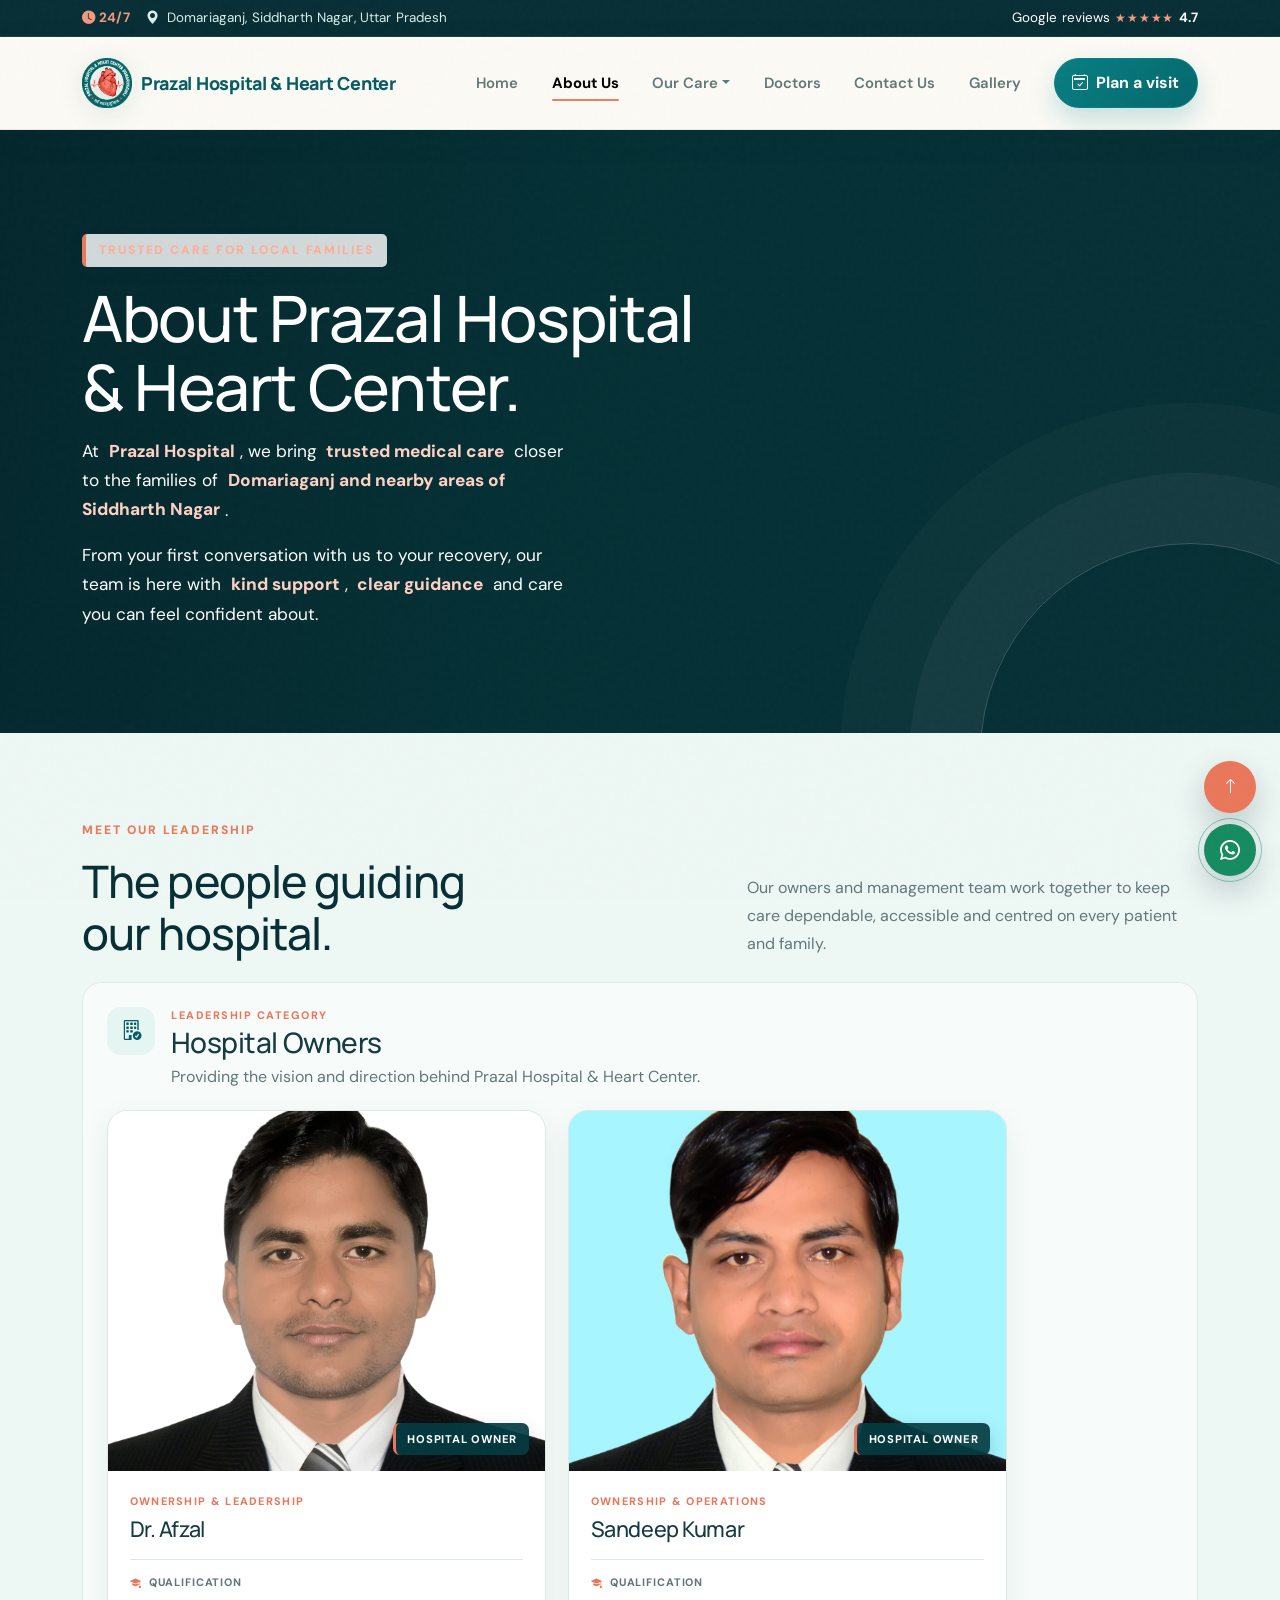
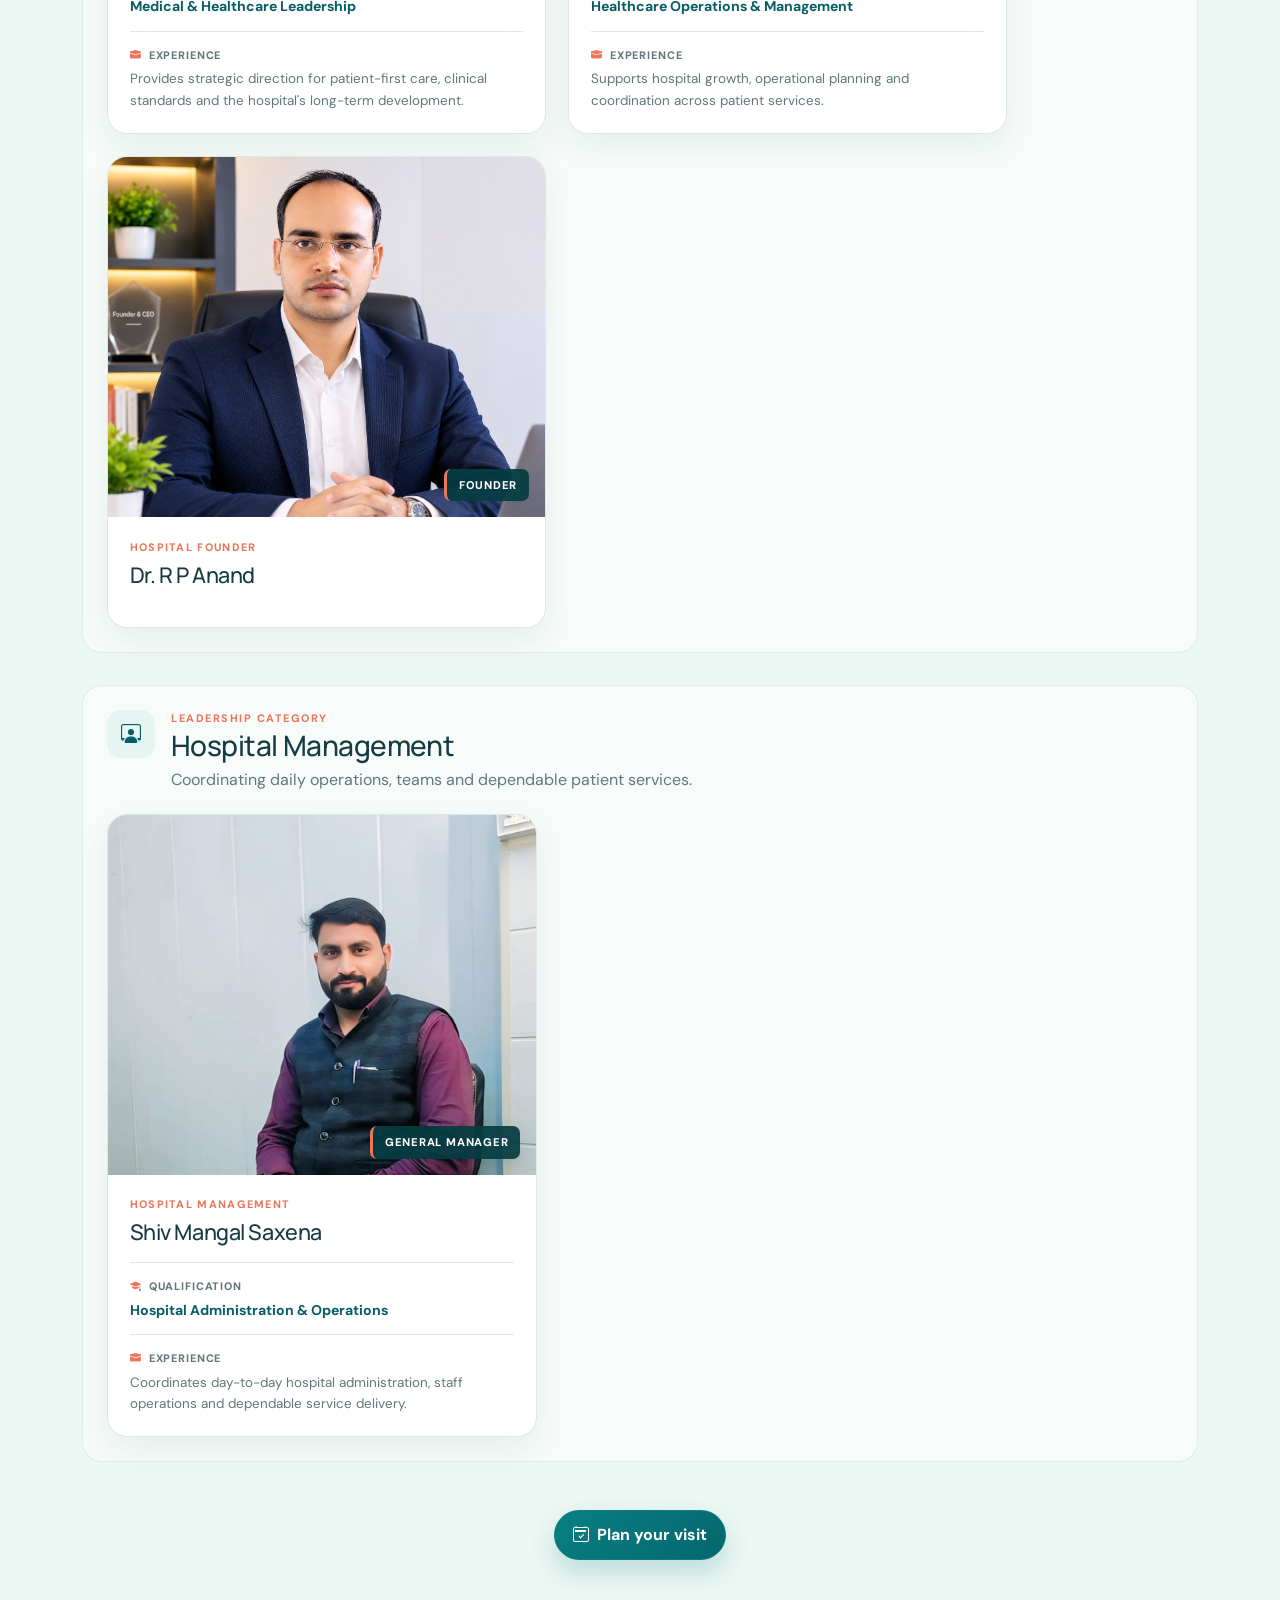
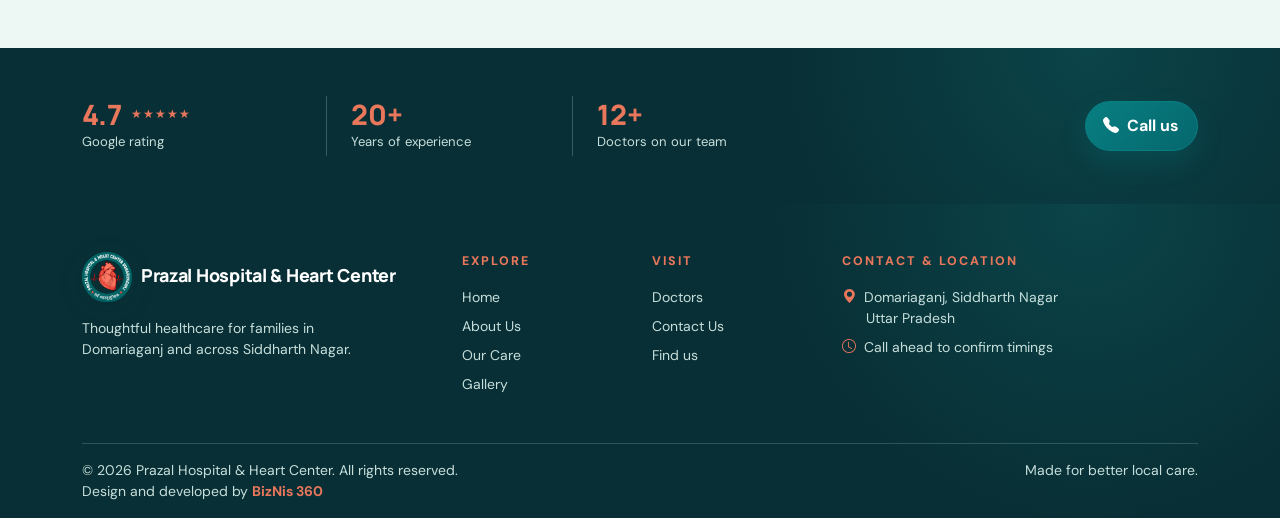
==== commit 9e2ef2bc: "dd" ====
--- a/about.html
+++ b/about.html
@@ -141,6 +141,16 @@
                             </div>
                         </div>
                         </article>
+                        <article class="leadership-card">
+                        <div class="leadership-card-media"><img class="leadership-photo"
+                                src="assets/images/dr_R_P_Anand.png"
+                                alt="Dr. R P Anand, Founder of Prazal Hospital &amp; Heart Center" loading="lazy"><span
+                                class="leadership-role">Founder</span></div>
+                        <div class="leadership-card-body">
+                            <p class="leadership-kicker">Hospital Founder</p>
+                            <h3>Dr. R P Anand</h3>
+                        </div>
+                        </article>
                     </div>
                 </section>
                 <section class="leadership-group" aria-labelledby="hospital-management">
